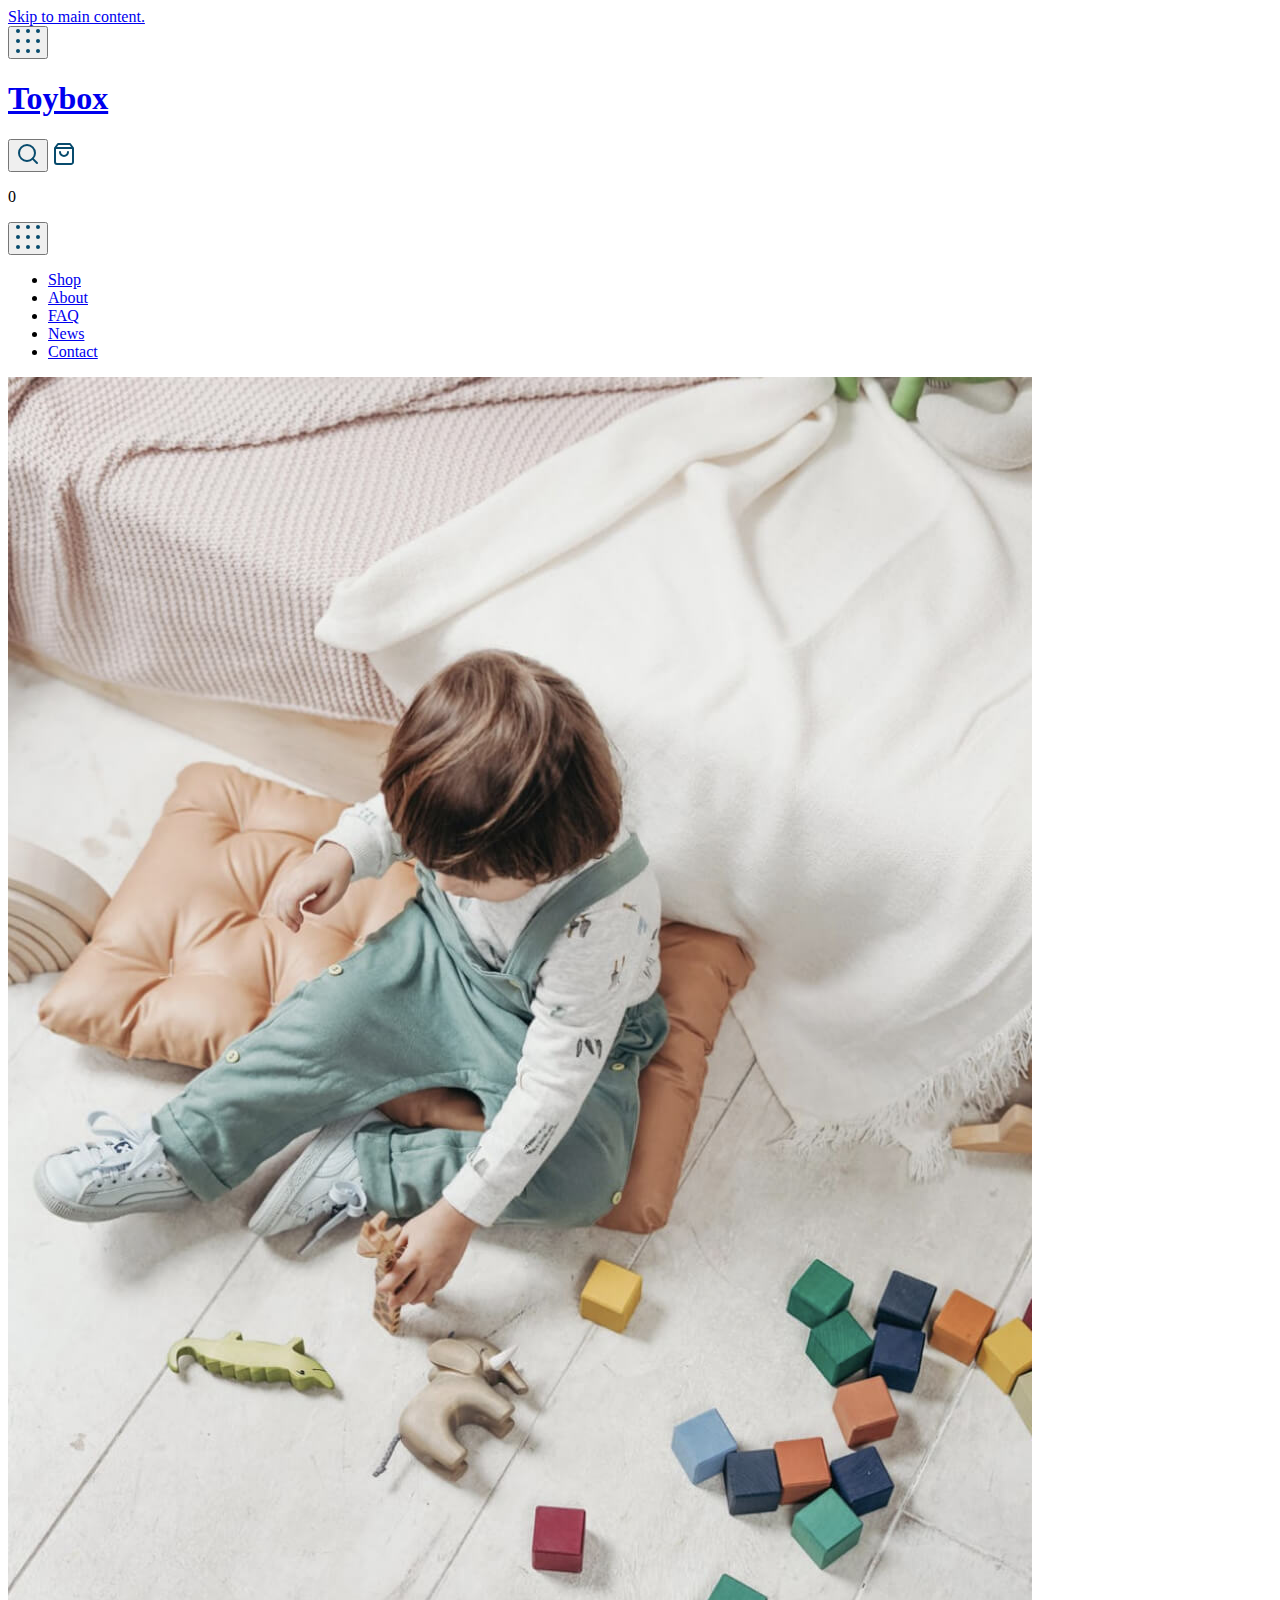
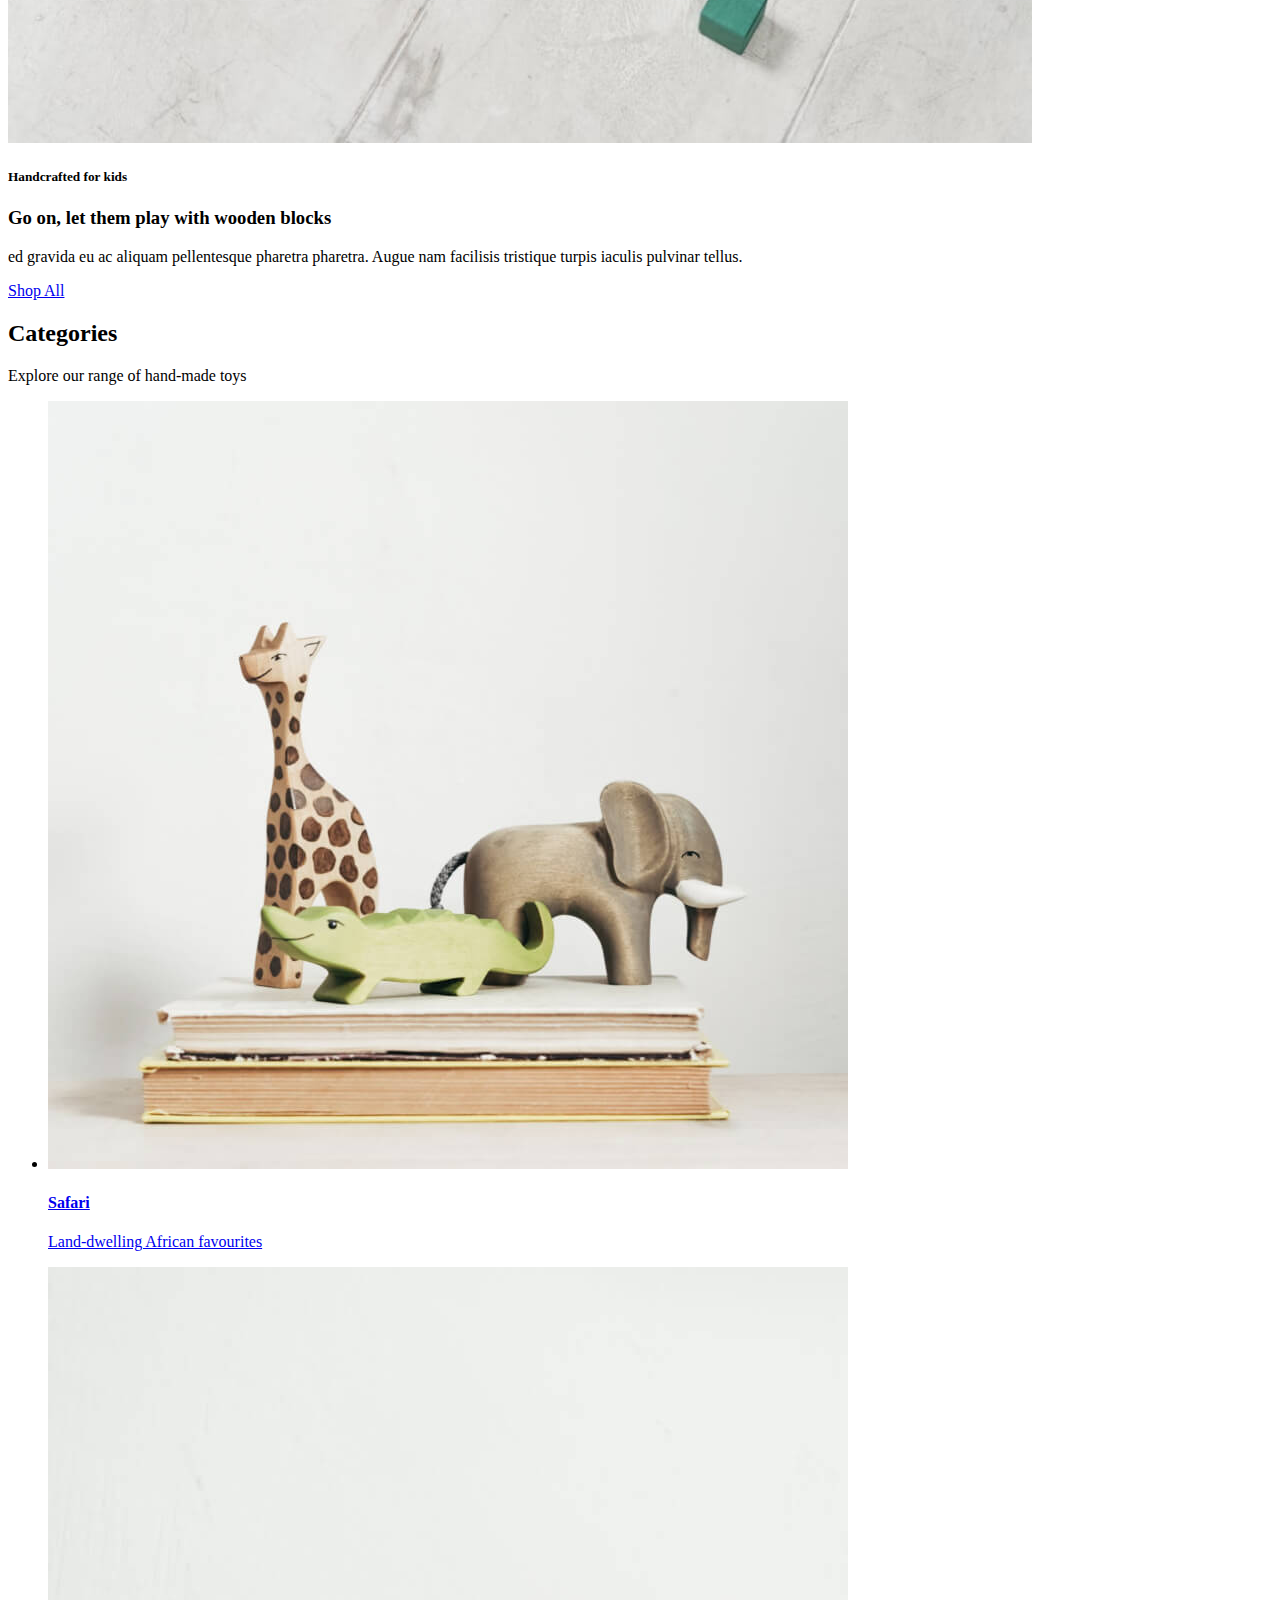
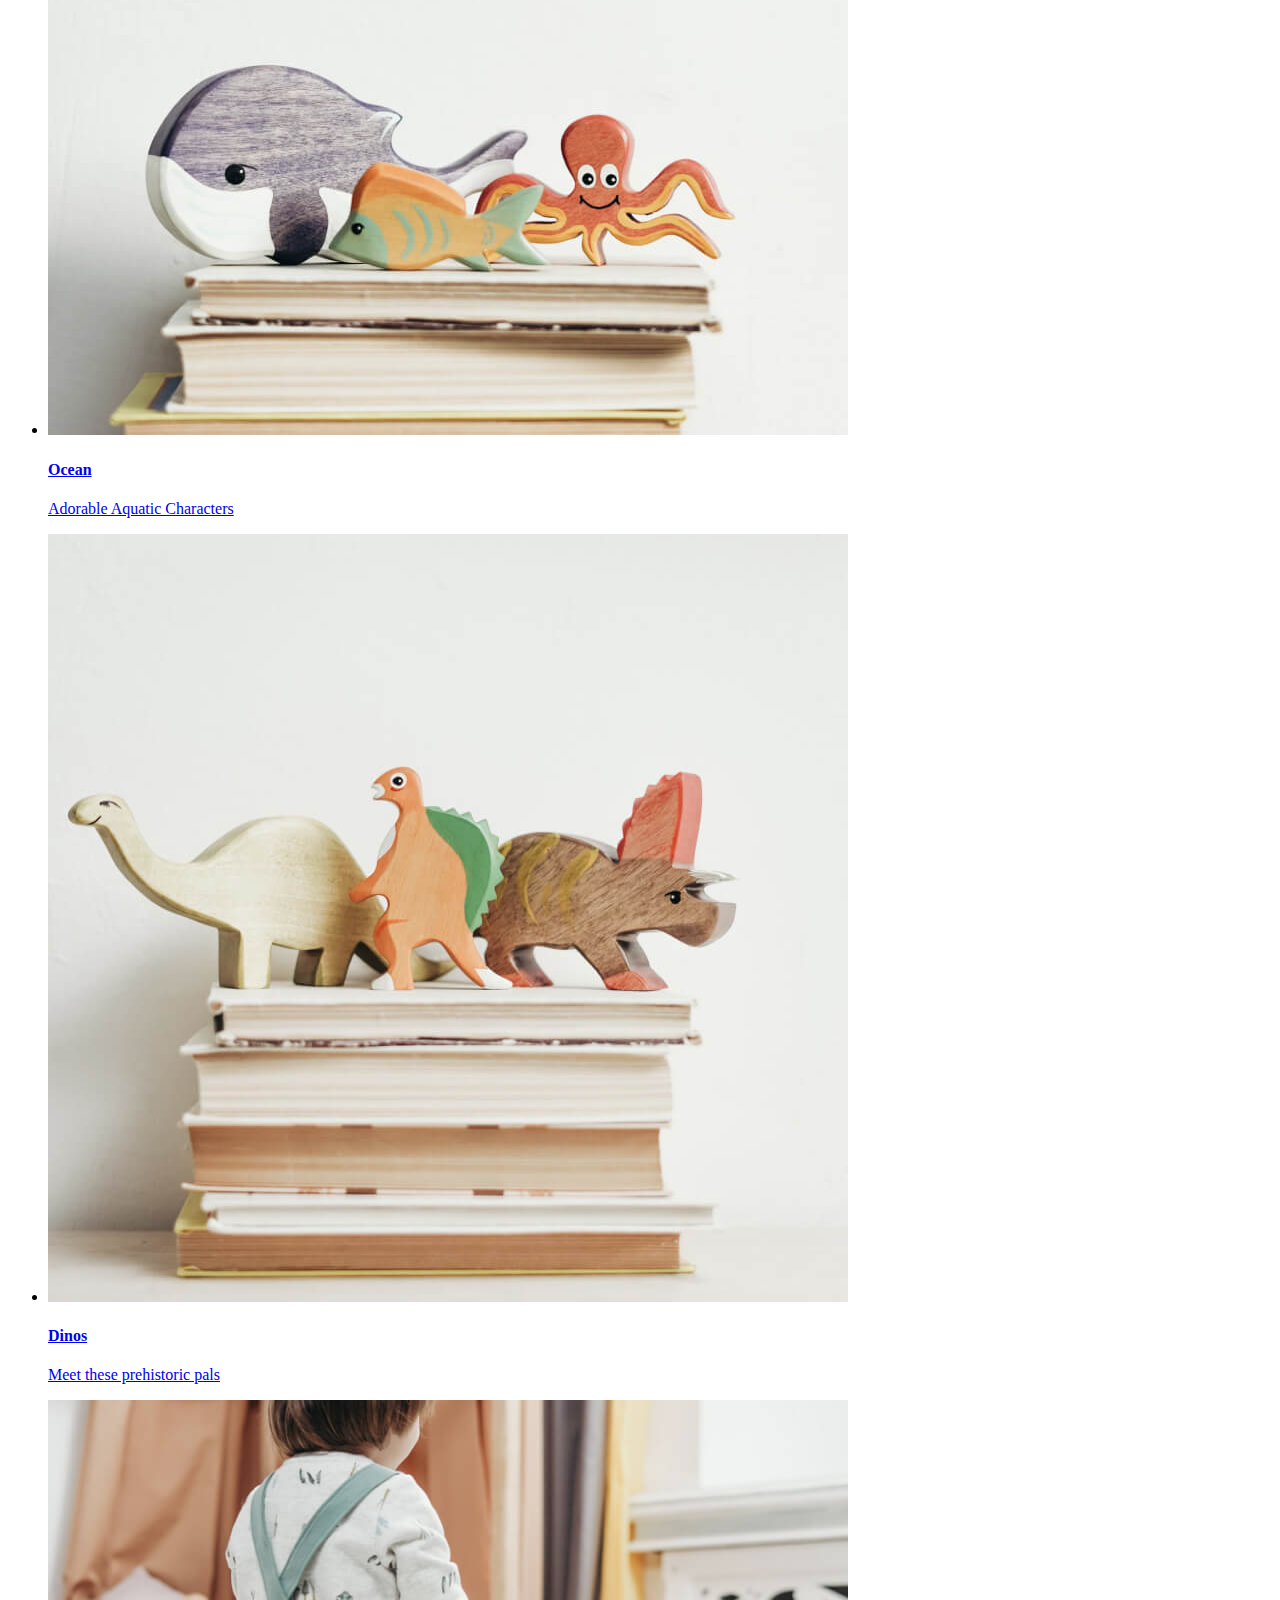
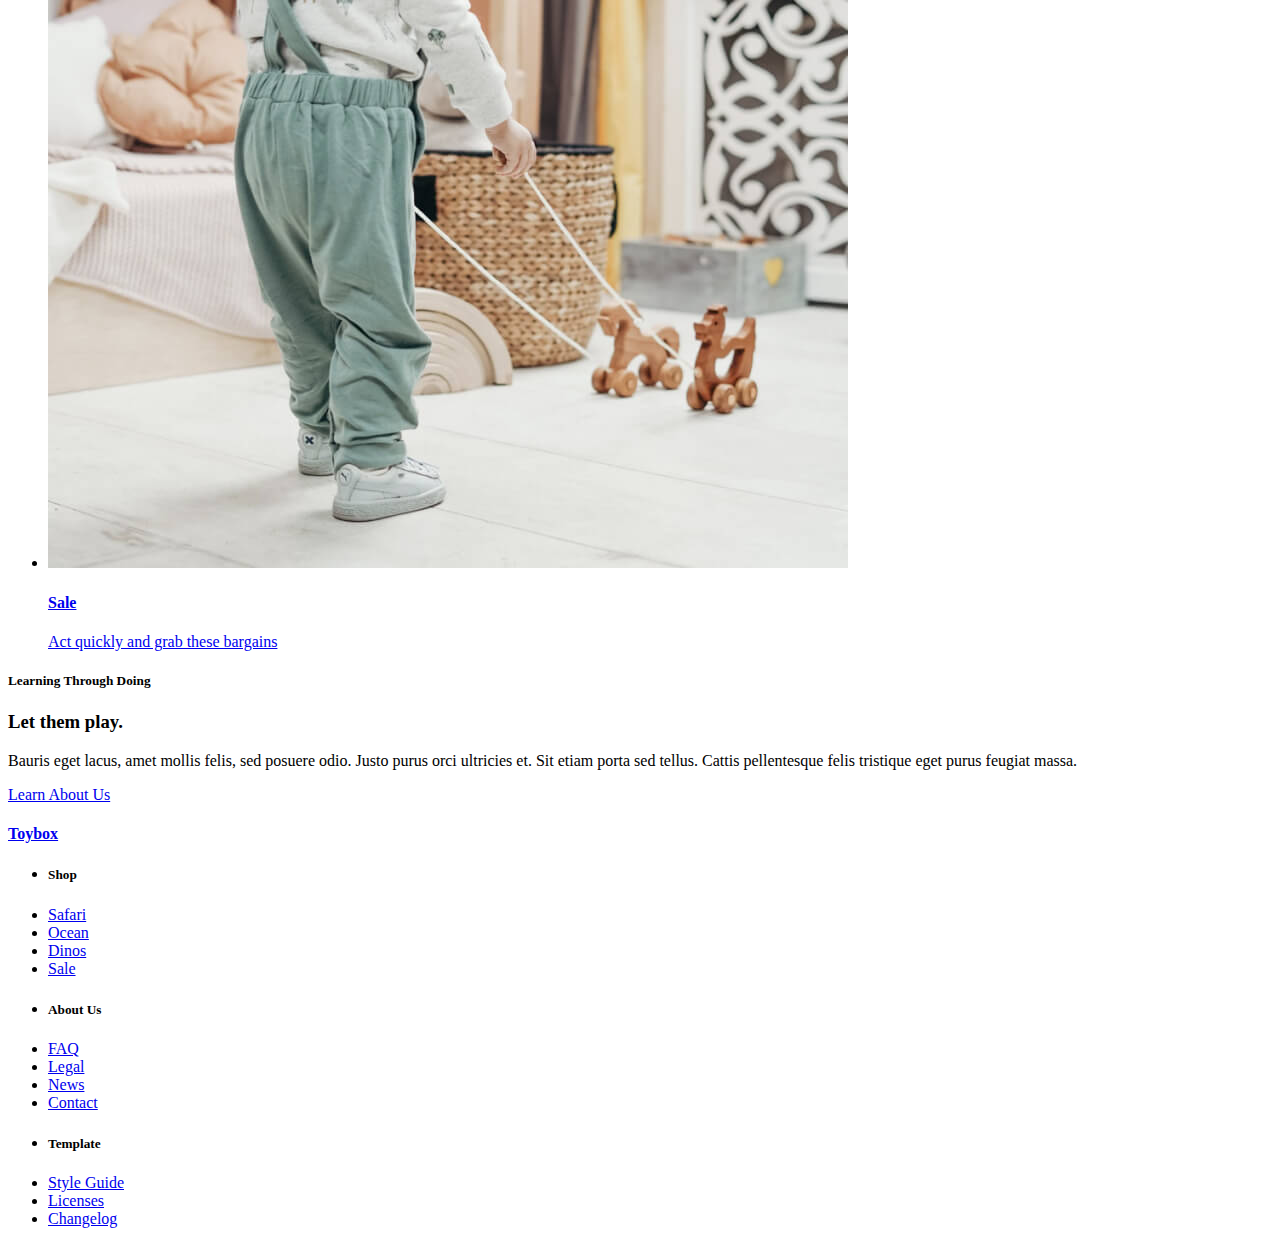
==== index.html @ cf0fc951 "added slide out nav" ====
<!DOCTYPE html>
<html lang="en">
<head>
	<meta charset="UTF-8">
	<meta http-equiv="X-UA-Compatible" content="IE=edge">
	<meta name="viewport" content="width=device-width, initial-scale=1.0">
	<title>STARTER - Toybox Homepage</title>
	<link rel="stylesheet" href="./styles/styles.css">
</head>
<body>
	<!-- Our SkipLink  -->
	<a href="#mainContent" class="skipLink">Skip to main content.</a>

	<!-- OUR NAV -->
    <nav>
		 <!-- A wrapper to contain our content -->
		 <div class="wrapper">

			<!-- navigtaion menu button  -->
			<button class="menuIcon">
				<img src="./assets/menu-button.svg" alt="menu icon button" class="menuIcon">
				
			</button>
			
			<!-- home button logo  -->
			<a href="./index.html" class="logo">
				<h1>Toybox</h1>
			</a>
			
			<!-- search/cart/counter area  -->
			<div class="searchCart">
				<!-- search  -->
				<button class="menuIcon">
					<img src="./assets/search.svg" alt="Search Icon" class="searchIcon">
				</button>

				<!-- bag/cart  -->
				<a href="#" class="bag">
					<img src="./assets/shop-bag.svg" alt="shopping bag icon" class="bagIcon">
				</a>

				<!-- counter  -->
				<div class="counter">
					<p>0</p> <!-- you can also use a span tag  -->
				</div> <!-- .counter END  -->
			</div><!-- .searchCart END  -->
		</div><!-- .wrapper END  -->

		<!-- WE NEED TO ADD THE CONTENT FOR OUT SLIDE OUT NAV  -->
		<div class="slideOutNav">
			<!-- Our Menu CLOSE button -->
			<div class="buttonContainer">
				<!-- we are making this div .buttonContainer so we can flex it and position our button to the right -->
				<button>
					<img src="./assets/menu-button.svg" alt="close button for our slide out nav">
				</button>
			</div>
			<!-- Our UL to hold our menu items -->
			<ul class="mainMenu">
				<li><a href="#">Shop</a></li>
				<li><a href="#">About</a></li>
				<li><a href="#">FAQ</a></li>
				<li><a href="#">News</a></li>
				<li><a href="./contact.html">Contact</a></li>
			</ul>

		</div>

	</nav>
 
	<!-- OUR HEADER!!! -->

	<header>
		<div class="wrapper headerImgContainer">
			<img src="./assets/header-image.jpg" alt="blocksa toddler playing with wooden ">
		</div>
		<div class="wrapper headerContent">
			<h5>Handcrafted for kids</h5>
			<h3>Go on, let them play with wooden blocks</h3>
			<p>ed gravida eu ac aliquam pellentesque pharetra pharetra. Augue nam facilisis tristique turpis iaculis pulvinar tellus.</p>
			<a href="#">Shop All</a>
		</div> 	
	</header>

	 <!-- OUR MAIN CONTENT AREA !!! -->

	<main id="mainContent">
		<!-- Categories Section  -->
		<section class="categories" id="categories">
			<div class="wrapper">
				<h2>Categories</h2>
				<p>Explore our range of hand-made toys</p>

				<!-- Our Gallery  -->
				<ul class="containerCategory">
					<li class="items item1">
						<a href="#">
							<img src="./assets/safari-trio.jpg" alt="hand carved safari toys">
							<h4>Safari </h4>
							<p>Land-dwelling African favourites</p>
						</a>
					</li>
					<li class="items item2">
						<a href="#">
							<img src="./assets/ocean-trio.jpg" alt="A collection of ocean animal toys">
							<h4>Ocean</h4>
							<p>Adorable Aquatic Characters</p>
						</a>
					</li>
					<li class="items item3">
						<a href="#">
							<img src="./assets/dino-trio.jpg" alt="Hand-carved dinosaur for kids">
							<h4>Dinos</h4>
							<p>Meet these prehistoric pals</p>
						</a>
					</li>
					<li class="items item4">
						<a href="#">
							<img src="./assets/sale.jpg" alt="A toddler pulling wooden animals on wheels">
							<h4>Sale</h4>
							<p>Act quickly and grab these bargains</p>
						</a>
					</li>
				</ul>
			</div> <!-- .wrapper END  -->
		</section>

<!-- let them Play section  -->
	<section class="play" id="play">
		<div class="wrapper playContainer">
			<h5>Learning Through Doing</h5>
			<h3>Let them play.</h3>
			<p>Bauris eget lacus, amet mollis felis, sed posuere odio. Justo purus orci ultricies et. Sit etiam porta sed tellus.
			Cattis pellentesque felis tristique eget purus feugiat massa.
			</p>
			<a href="#" class="solid">Learn About Us</a>
	</div>

	</section>

</main>
 
<!-- Footer Section  -->
<footer class="footer" id="footer">
	<div class="wrapper">
		<div class="footerFlex">
			<!-- Flex Item 1 - LOGO  -->
			<a href="./index.html" class="logo">
				<h4>Toybox</h4>
			</a>

			<!-- Flex Item 2 - Footer MENU  -->
			<!-- <div class="footerNav"> -->
			<nav class="footerNav">
				<!-- List 1 - SHOP -->
				<ul class="footerShop">
					<li>
						<h5>Shop</h5>
					</li>
					<li>
						<a href="#">Safari</a>
					</li>
					<li>
						<a href="#">Ocean</a>
					</li>
					<li>
						<a href="#">Dinos</a>
					</li>
					<li>
						<a href="#">Sale</a>
					</li>
				</ul>

				<!-- List 2 - ABOUT -->
				<ul class="footerAbout">
					<li>
						<h5>About Us</h5>
					</li>
					<li>
						<a href="#">FAQ</a>
					</li>
					<li>
						<a href="#">Legal</a>
					</li>
					<li>
						<a href="#">News</a>
					</li>
					<li>
						<a href="./contact.html">Contact</a>
					</li>
				</ul>

				<!-- List 3 - TEMPLATE -->
				<ul class="footerTemp">
					<li>
						<h5>Template</h5>
					</li>
					<li>
						<a href="#">Style Guide</a>
					</li>
					<li>
						<a href="#">Licenses</a>
					</li>
					<li>
						<a href="#">Changelog</a>
					</li>
				</ul>
			</nav>
		<!-- </div> -->

		</div>
	</div>
</footer>

</body>
</html>
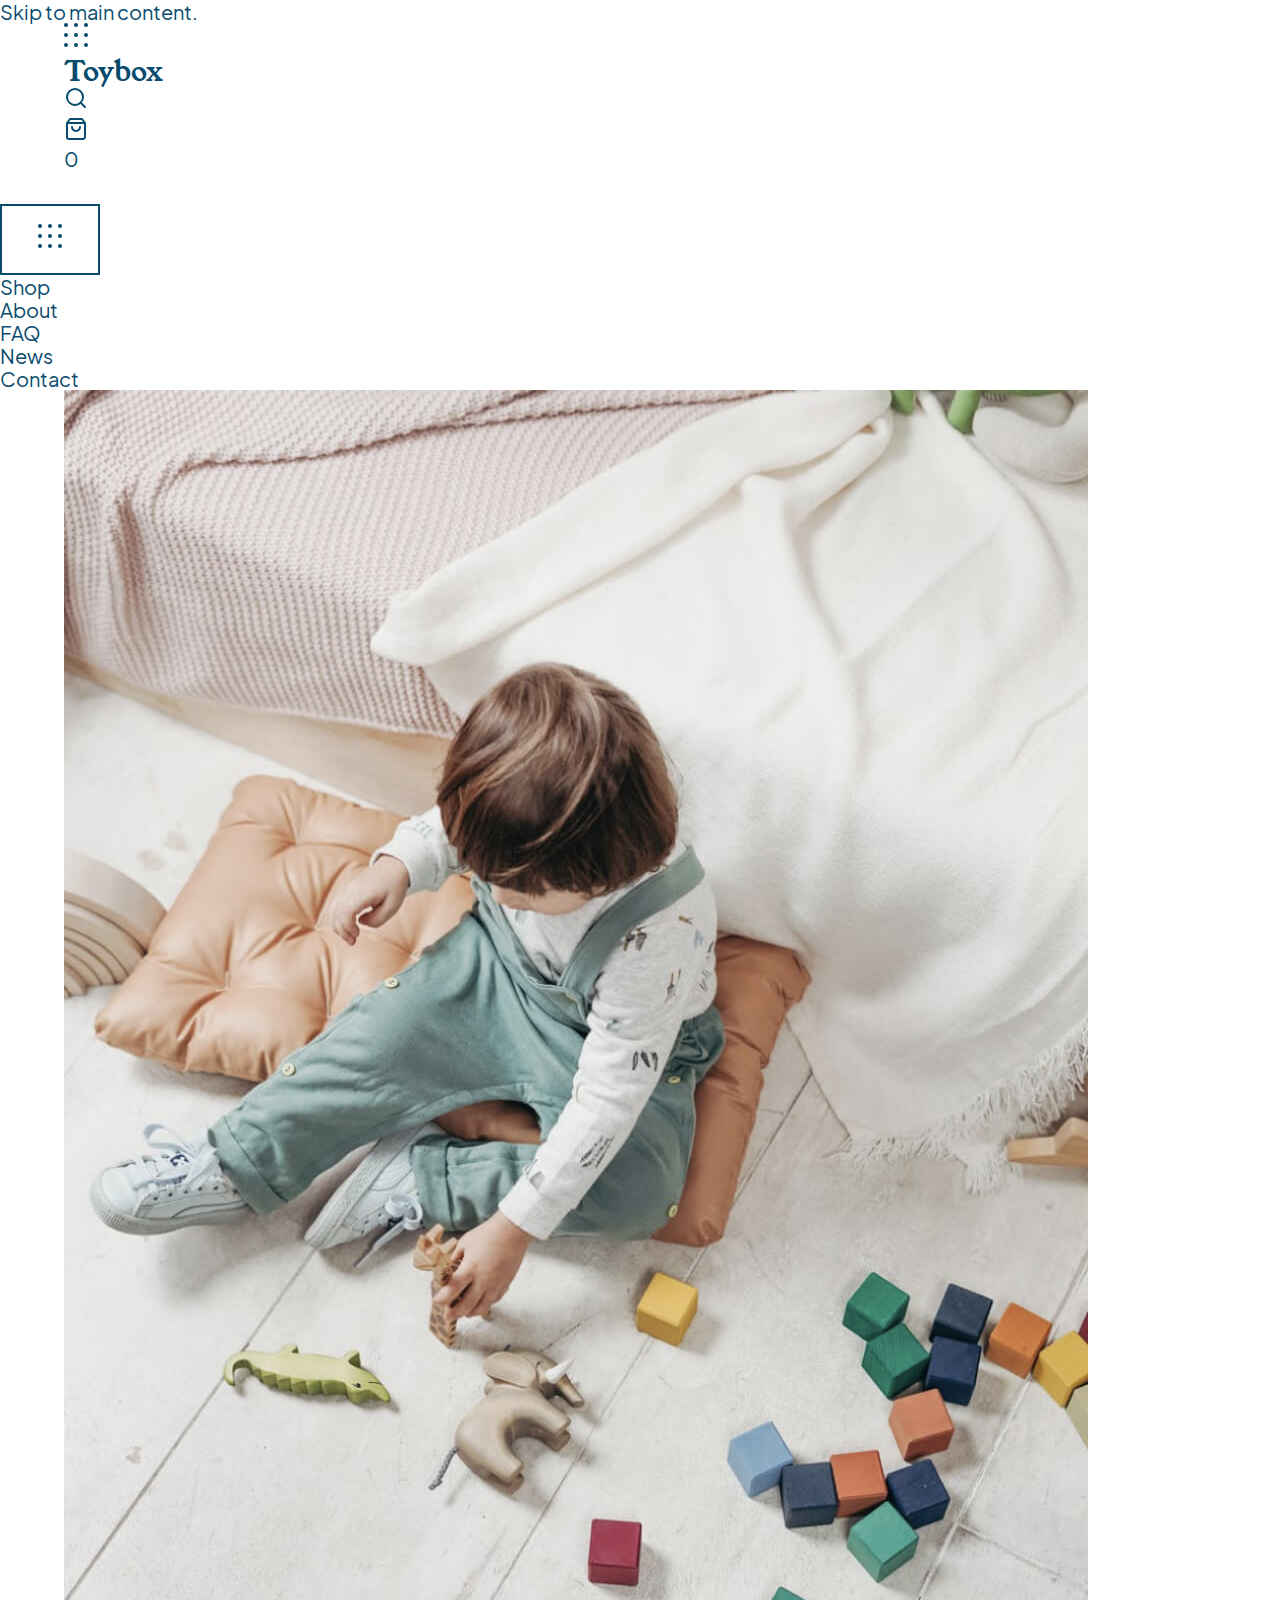
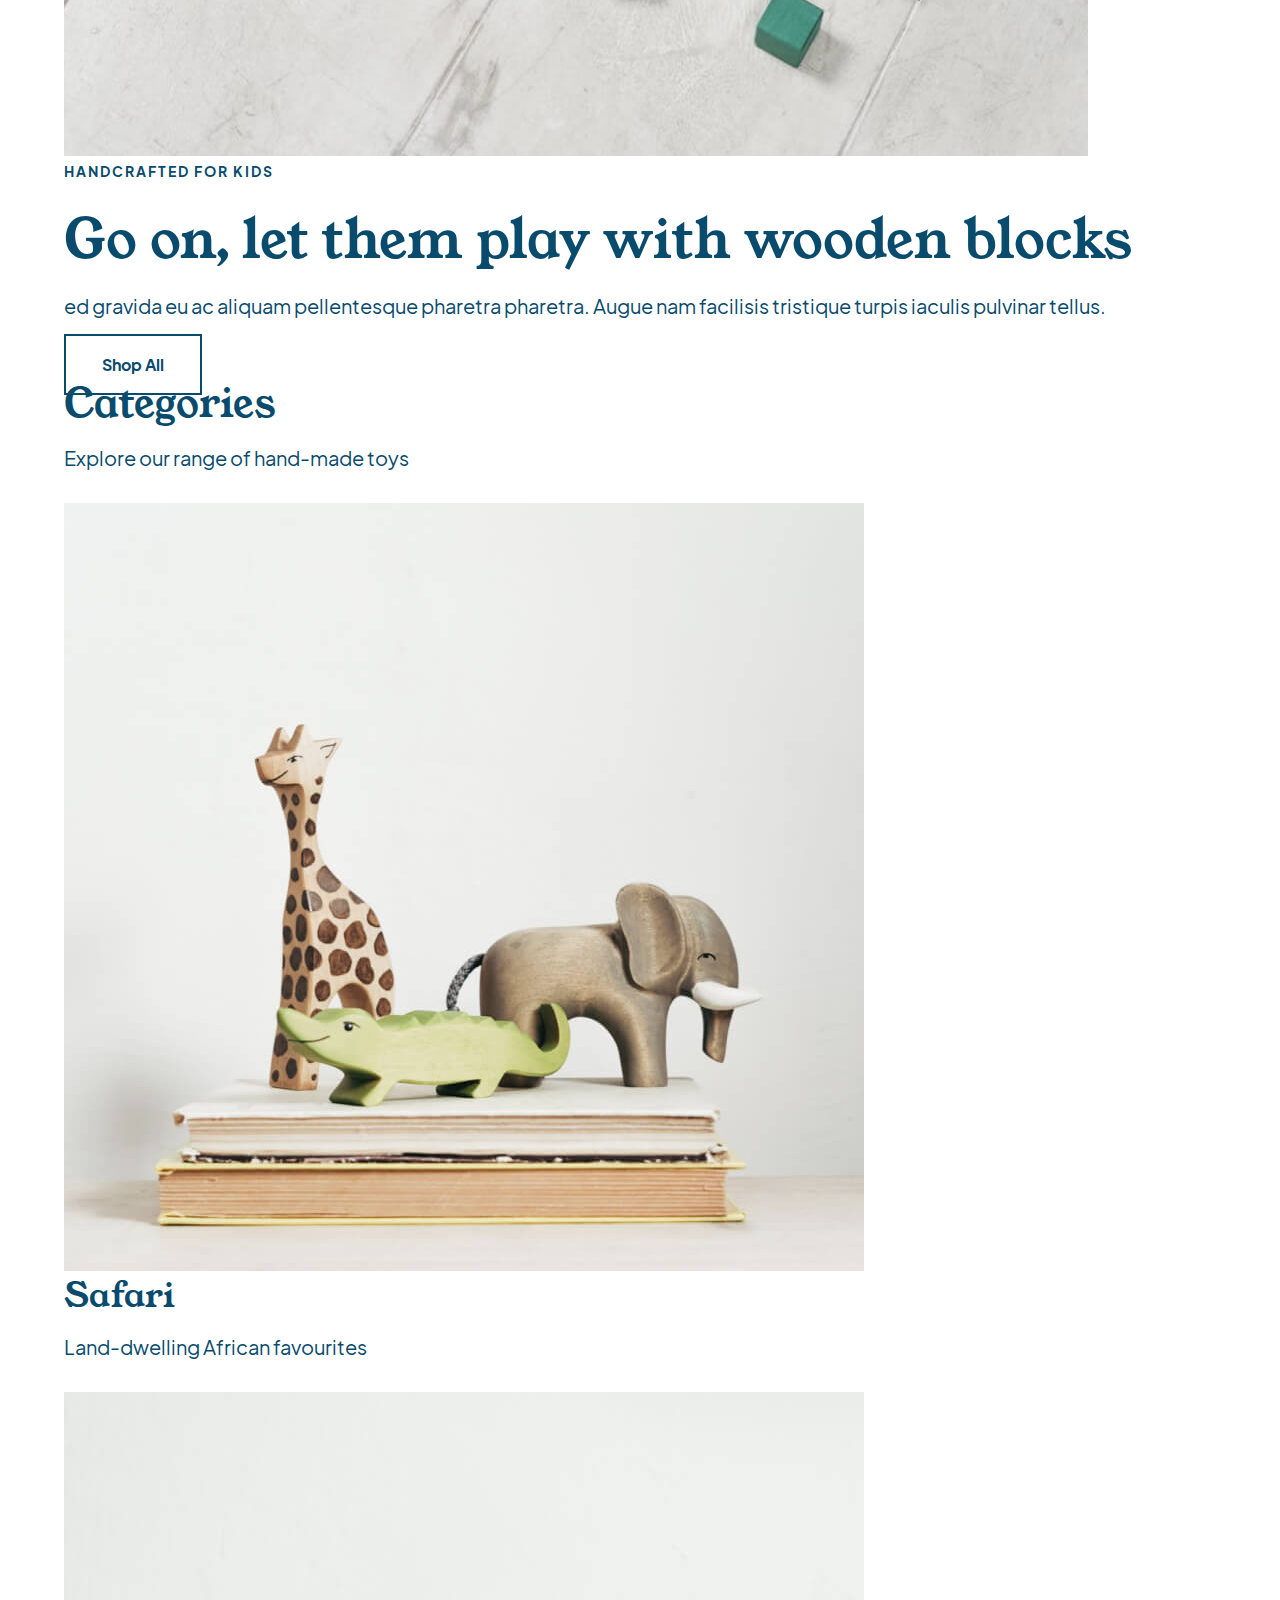
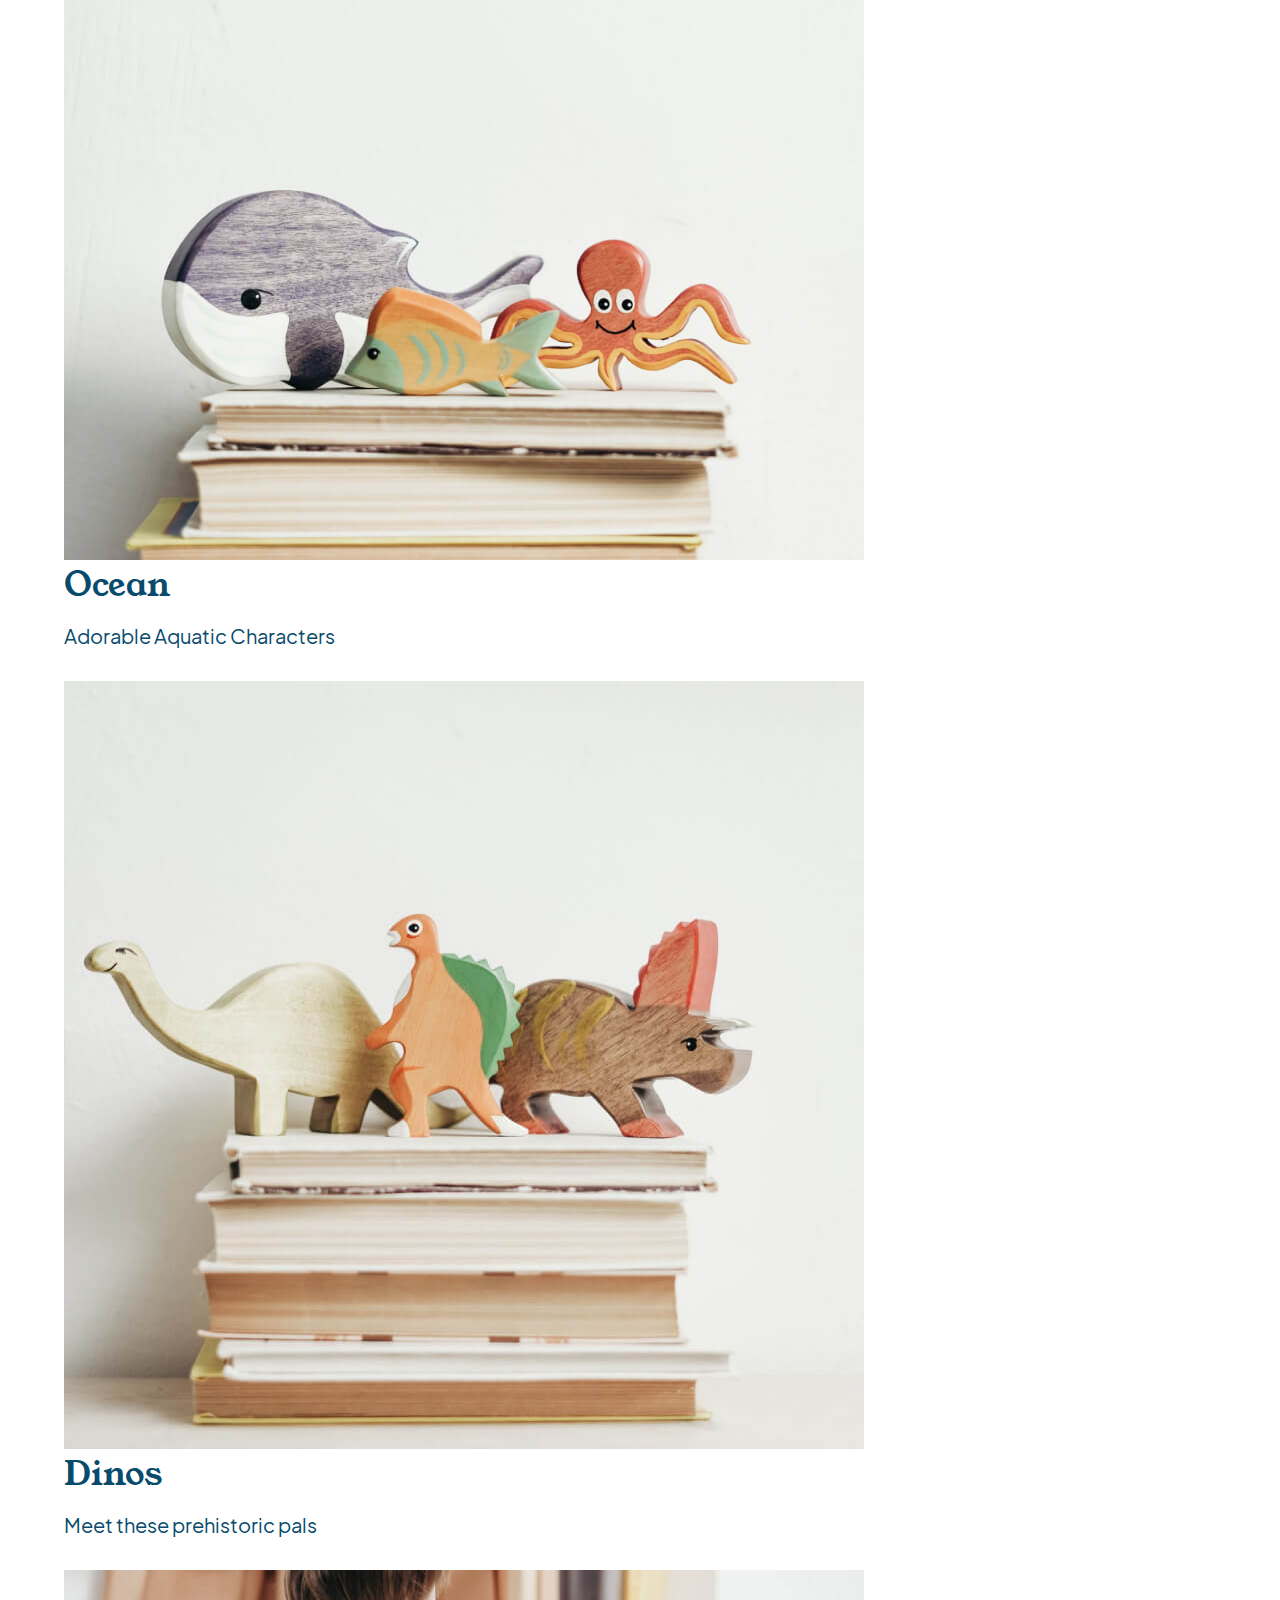
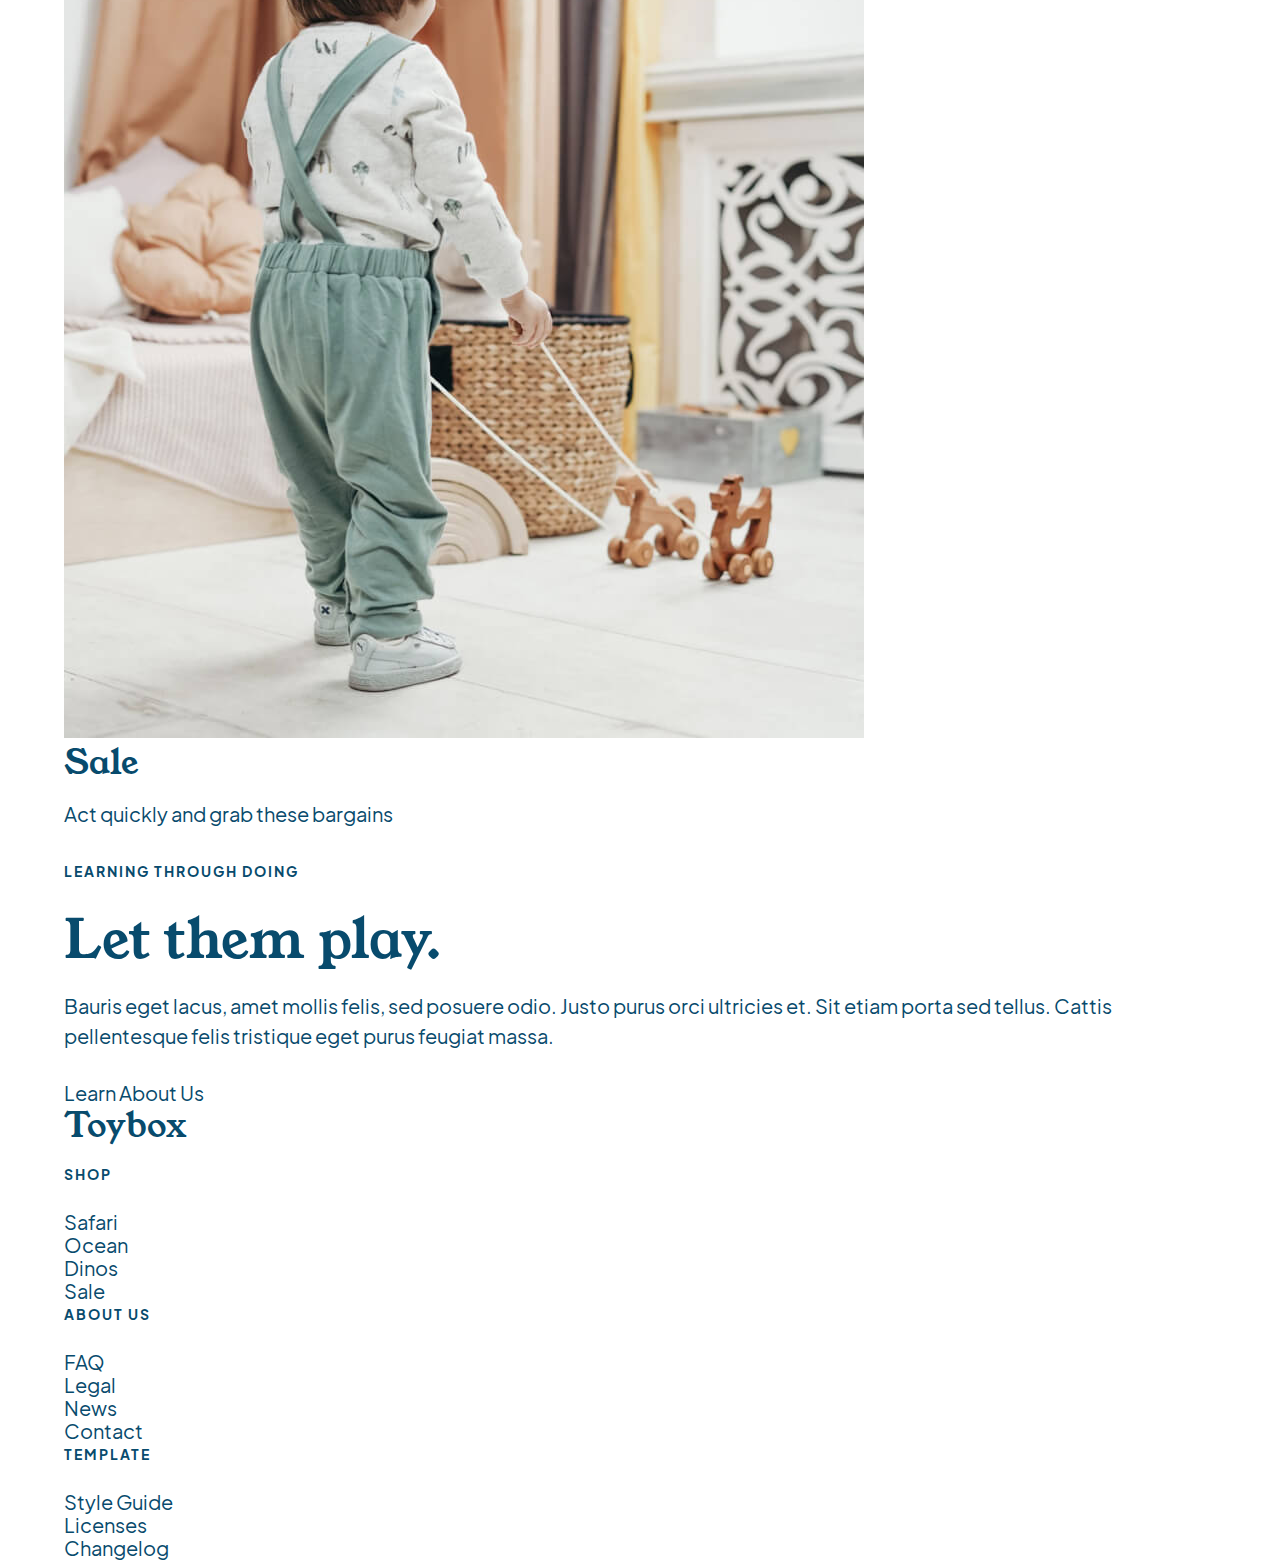
==== commit 1c1972a4: "added default button styles" ====
--- a/index.html
+++ b/index.html
@@ -78,7 +78,7 @@
 			<h5>Handcrafted for kids</h5>
 			<h3>Go on, let them play with wooden blocks</h3>
 			<p>ed gravida eu ac aliquam pellentesque pharetra pharetra. Augue nam facilisis tristique turpis iaculis pulvinar tellus.</p>
-			<a href="#">Shop All</a>
+			<a href="#" class="button">Shop All</a>
 		</div> 	
 	</header>
 
@@ -208,8 +208,8 @@
 			</nav>
 		<!-- </div> -->
 
-		</div>
-	</div>
+		</div> <!-- .footerFlex ENDS -->
+	</div> <!-- .wrapper ENDS  -->
 </footer>
 
 </body>
--- a/styles/styles.css
+++ b/styles/styles.css
@@ -0,0 +1,410 @@
+html {
+  line-height: 1.15;
+  -ms-text-size-adjust: 100%;
+  -webkit-text-size-adjust: 100%;
+}
+
+body {
+  margin: 0;
+}
+
+article, aside, footer, header, nav, section {
+  display: block;
+}
+
+h1 {
+  font-size: 2em;
+  margin: 0.67em 0;
+}
+
+figcaption, figure, main {
+  display: block;
+}
+
+figure {
+  margin: 1em 40px;
+}
+
+hr {
+  -webkit-box-sizing: content-box;
+          box-sizing: content-box;
+  height: 0;
+  overflow: visible;
+}
+
+pre {
+  font-family: monospace, monospace;
+  font-size: 1em;
+}
+
+a {
+  background-color: transparent;
+  -webkit-text-decoration-skip: objects;
+}
+
+abbr[title] {
+  border-bottom: none;
+  text-decoration: underline;
+  -webkit-text-decoration: underline dotted;
+          text-decoration: underline dotted;
+}
+
+b, strong {
+  font-weight: inherit;
+}
+
+b, strong {
+  font-weight: bolder;
+}
+
+code, kbd, samp {
+  font-family: monospace, monospace;
+  font-size: 1em;
+}
+
+dfn {
+  font-style: italic;
+}
+
+mark {
+  background-color: #ff0;
+  color: #000;
+}
+
+small {
+  font-size: 80%;
+}
+
+sub, sup {
+  font-size: 75%;
+  line-height: 0;
+  position: relative;
+  vertical-align: baseline;
+}
+
+sub {
+  bottom: -0.25em;
+}
+
+sup {
+  top: -0.5em;
+}
+
+audio, video {
+  display: inline-block;
+}
+
+audio:not([controls]) {
+  display: none;
+  height: 0;
+}
+
+img {
+  border-style: none;
+}
+
+svg:not(:root) {
+  overflow: hidden;
+}
+
+button, input, optgroup, select, textarea {
+  font-family: sans-serif;
+  font-size: 100%;
+  line-height: 1.15;
+  margin: 0;
+}
+
+button, input {
+  overflow: visible;
+}
+
+button, select {
+  text-transform: none;
+}
+
+button, html [type=button], [type=reset], [type=submit] {
+  -webkit-appearance: button;
+}
+
+button::-moz-focus-inner, [type=button]::-moz-focus-inner, [type=reset]::-moz-focus-inner, [type=submit]::-moz-focus-inner {
+  border-style: none;
+  padding: 0;
+}
+
+button:-moz-focusring, [type=button]:-moz-focusring, [type=reset]:-moz-focusring, [type=submit]:-moz-focusring {
+  outline: 1px dotted ButtonText;
+}
+
+fieldset {
+  padding: 0.35em 0.75em 0.625em;
+}
+
+legend {
+  -webkit-box-sizing: border-box;
+          box-sizing: border-box;
+  color: inherit;
+  display: table;
+  max-width: 100%;
+  padding: 0;
+  white-space: normal;
+}
+
+progress {
+  display: inline-block;
+  vertical-align: baseline;
+}
+
+textarea {
+  overflow: auto;
+}
+
+[type=checkbox], [type=radio] {
+  -webkit-box-sizing: border-box;
+          box-sizing: border-box;
+  padding: 0;
+}
+
+[type=number]::-webkit-inner-spin-button, [type=number]::-webkit-outer-spin-button {
+  height: auto;
+}
+
+[type=search] {
+  -webkit-appearance: textfield;
+  outline-offset: -2px;
+}
+
+[type=search]::-webkit-search-cancel-button, [type=search]::-webkit-search-decoration {
+  -webkit-appearance: none;
+}
+
+::-webkit-file-upload-button {
+  -webkit-appearance: button;
+  font: inherit;
+}
+
+details, menu {
+  display: block;
+}
+
+summary {
+  display: list-item;
+}
+
+canvas {
+  display: inline-block;
+}
+
+template {
+  display: none;
+}
+
+[hidden] {
+  display: none;
+}
+
+html {
+  -webkit-box-sizing: border-box;
+          box-sizing: border-box;
+}
+
+*, *:before, *:after {
+  -webkit-box-sizing: inherit;
+          box-sizing: inherit;
+}
+
+.sr-only {
+  position: absolute;
+  width: 1px;
+  height: 1px;
+  margin: -1px;
+  border: 0;
+  padding: 0;
+  white-space: nowrap;
+  -webkit-clip-path: inset(100%);
+          clip-path: inset(100%);
+  clip: rect(0 0 0 0);
+  overflow: hidden;
+}
+
+/* site fonts */
+/* site colours */
+/* site fonts */
+/* site colours */
+/* import Jakarta Sans font */
+@font-face {
+  font-family: "Jakarta Sans";
+  src: url("../fonts/PlusJakarta_Sans-2.5/webfonts/PlusJakartaSans-Regular.woff"), url("../fonts/PlusJakarta_Sans-2.5/static/PlusJakartaSans-Regular.ttf"), url("../fonts/PlusJakarta_Sans-2.5/webfonts/PlusJakartaSans-Regular.woff2");
+  font-weight: normal;
+}
+/* import Jakarta Sans font in bold */
+@font-face {
+  font-family: "Jakarta Sans";
+  src: url("../fonts/PlusJakarta_Sans-2.5/webfonts/PlusJakartaSans-Bold.woff"), url("../fonts/PlusJakarta_Sans-2.5/webfonts/PlusJakartaSans-Bold.woff2"), url("../fonts/PlusJakarta_Sans-2.5/static/PlusJakartaSans-Bold.ttf");
+  font-weight: bold;
+}
+/* import Young Serif font */
+@font-face {
+  font-family: "Young Serif";
+  src: url("../fonts/youngserif/YoungSerif-Regular.otf");
+}
+html {
+  font-size: 125%;
+}
+
+body {
+  font-family: "Jakarta Sans";
+  color: #084b6d;
+  font-size: 1rem;
+}
+
+h1, h2, h3, h4, blockquote {
+  font-family: "Young Serif";
+  margin: 0;
+}
+
+h1 {
+  font-size: 1.4rem;
+}
+
+h2 {
+  font-size: 2rem;
+  line-height: 2.4rem;
+  margin-bottom: 18px;
+}
+
+h3 {
+  font-size: 2.7rem;
+  line-height: 3rem;
+  margin-bottom: 24px;
+}
+
+h4 {
+  font-size: 1.7rem;
+  line-height: 2rem;
+  margin-bottom: 18px;
+}
+
+h5 {
+  font-size: 0.7rem;
+  font-weight: bold;
+  line-height: 1.2rem;
+  letter-spacing: 0.1rem;
+  text-transform: uppercase;
+  margin: 0 0 24px 0;
+}
+
+p {
+  line-height: 1.5rem;
+  margin: 0 0 30px 0;
+}
+p.smallCopy {
+  font-size: 0.6rem;
+  line-height: 1.2rem;
+  font-weight: bold;
+  margin: 0;
+}
+
+ul, li, a input {
+  padding: 0;
+  margin: 0;
+}
+
+ul {
+  list-style: none;
+}
+
+a {
+  text-decoration: none;
+  color: inherit;
+  cursor: pointer;
+  -webkit-transition: 0.3s;
+  transition: 0.3s;
+}
+
+/* site fonts */
+/* site colours */
+.wrapper {
+  width: 90%;
+  max-width: 1260px;
+  margin: 0 auto;
+}
+
+button {
+  color: #084b6d;
+  background-color: transparent;
+  padding: 18px 36px;
+  border: 2px solid #084b6d;
+  font-size: 0.8rem;
+  font-weight: bold;
+  line-height: 1.2rem;
+  text-align: center;
+  cursor: pointer;
+  -webkit-transition: 0.3s;
+  transition: 0.3s;
+}
+button:hover {
+  background-color: #084b6d;
+  color: #fff;
+}
+button:focus {
+  background-color: #084b6d;
+  color: #fff;
+}
+button.secondary {
+  background-color: transparent;
+  border-color: #fff;
+  color: #fff;
+  padding: 8px 12px;
+}
+button.secondary.hover {
+  background-color: #fff;
+  color: #084b6d;
+}
+button.secondary.focus {
+  background-color: #fff;
+  color: #084b6d;
+}
+button.solid {
+  color: #fff;
+  background-color: #084b6d;
+}
+button.solid:hover {
+  color: #084b6d;
+  background-color: #fff;
+}
+button.solid:focus {
+  color: #084b6d;
+  background-color: #fff;
+}
+button.menuIcon {
+  border: none;
+  padding: 0;
+  display: inherit;
+}
+button.menuIcon:hover {
+  background-color: transparent;
+}
+button.menuIcon:focus {
+  background-color: transparent;
+}
+
+a.button {
+  color: #084b6d;
+  background-color: transparent;
+  padding: 18px 36px;
+  border: 2px solid #084b6d;
+  font-size: 0.8rem;
+  font-weight: bold;
+  line-height: 1.2rem;
+  text-align: center;
+  -webkit-transition: 0.3s;
+  transition: 0.3s;
+}
+a.button:hover {
+  background-color: #084b6d;
+  color: #fff;
+}
+a.button:focus {
+  background-color: #084b6d;
+  color: #fff;
+}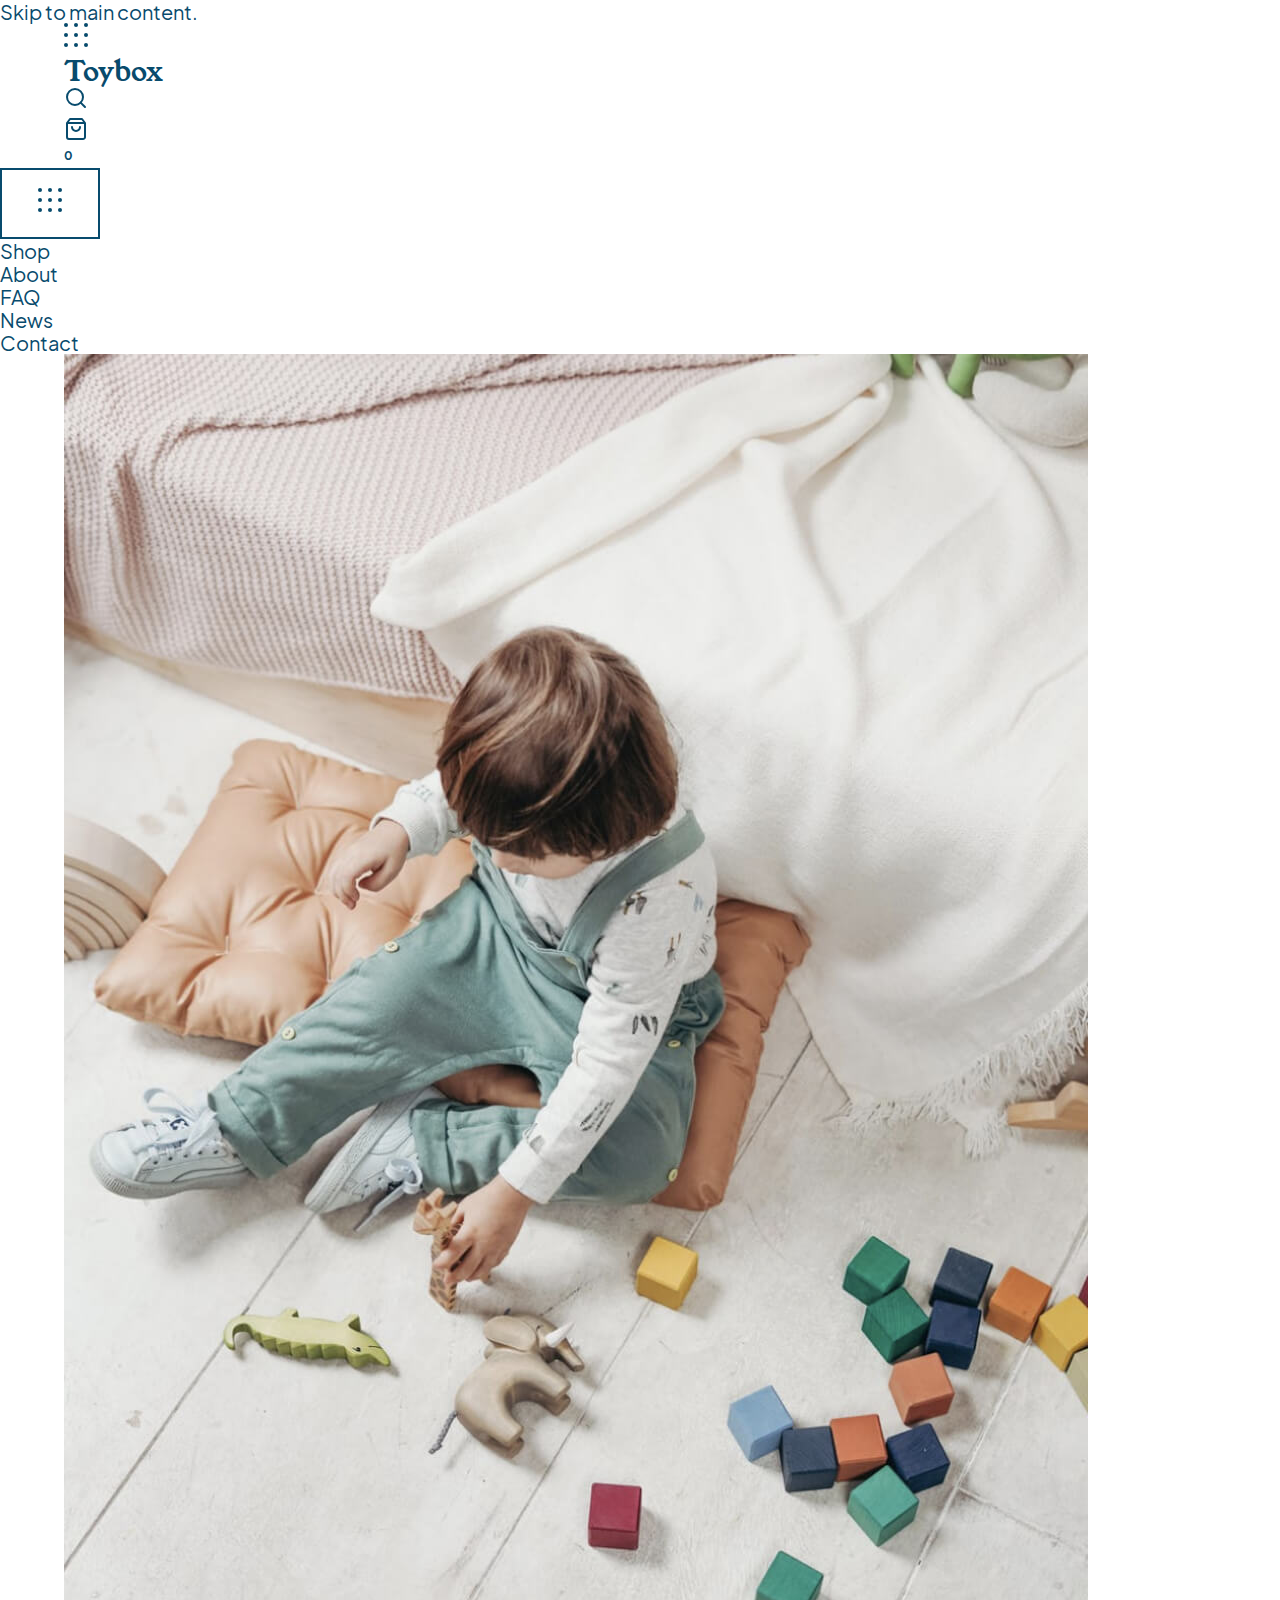
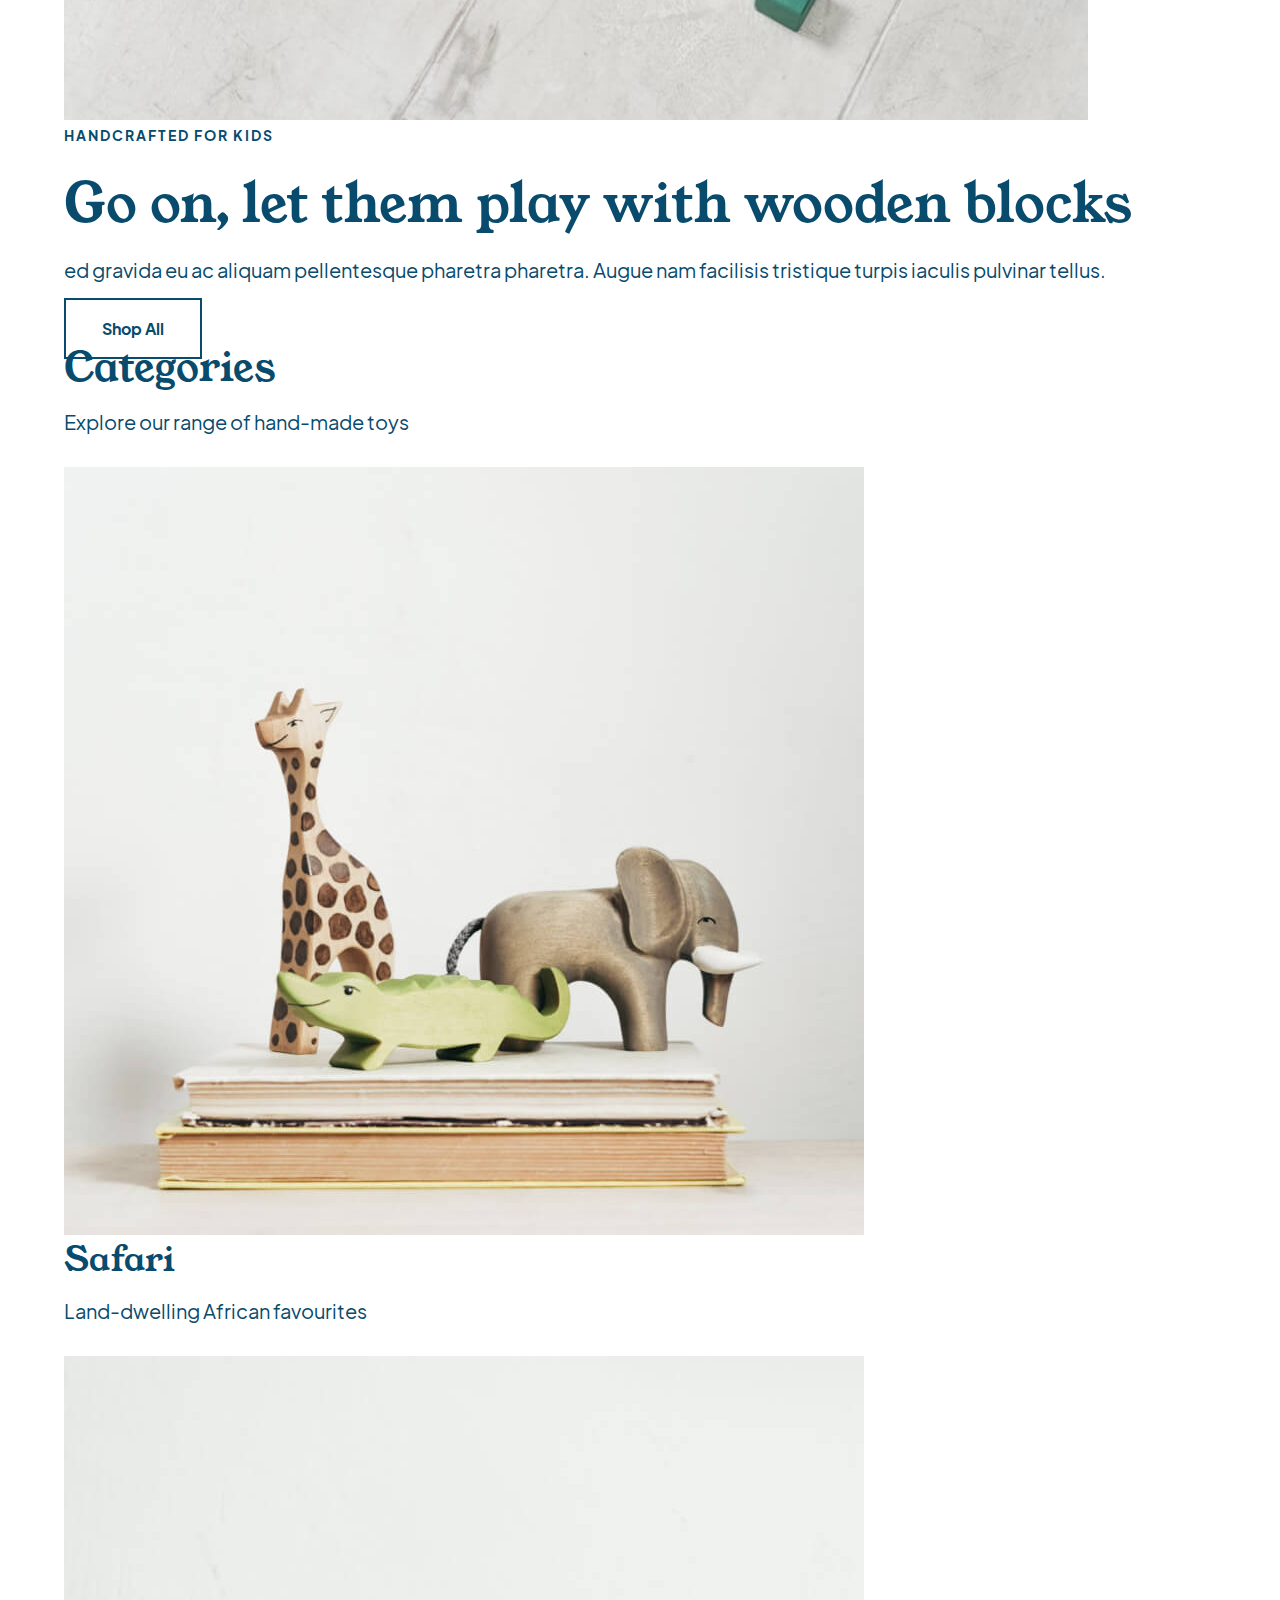
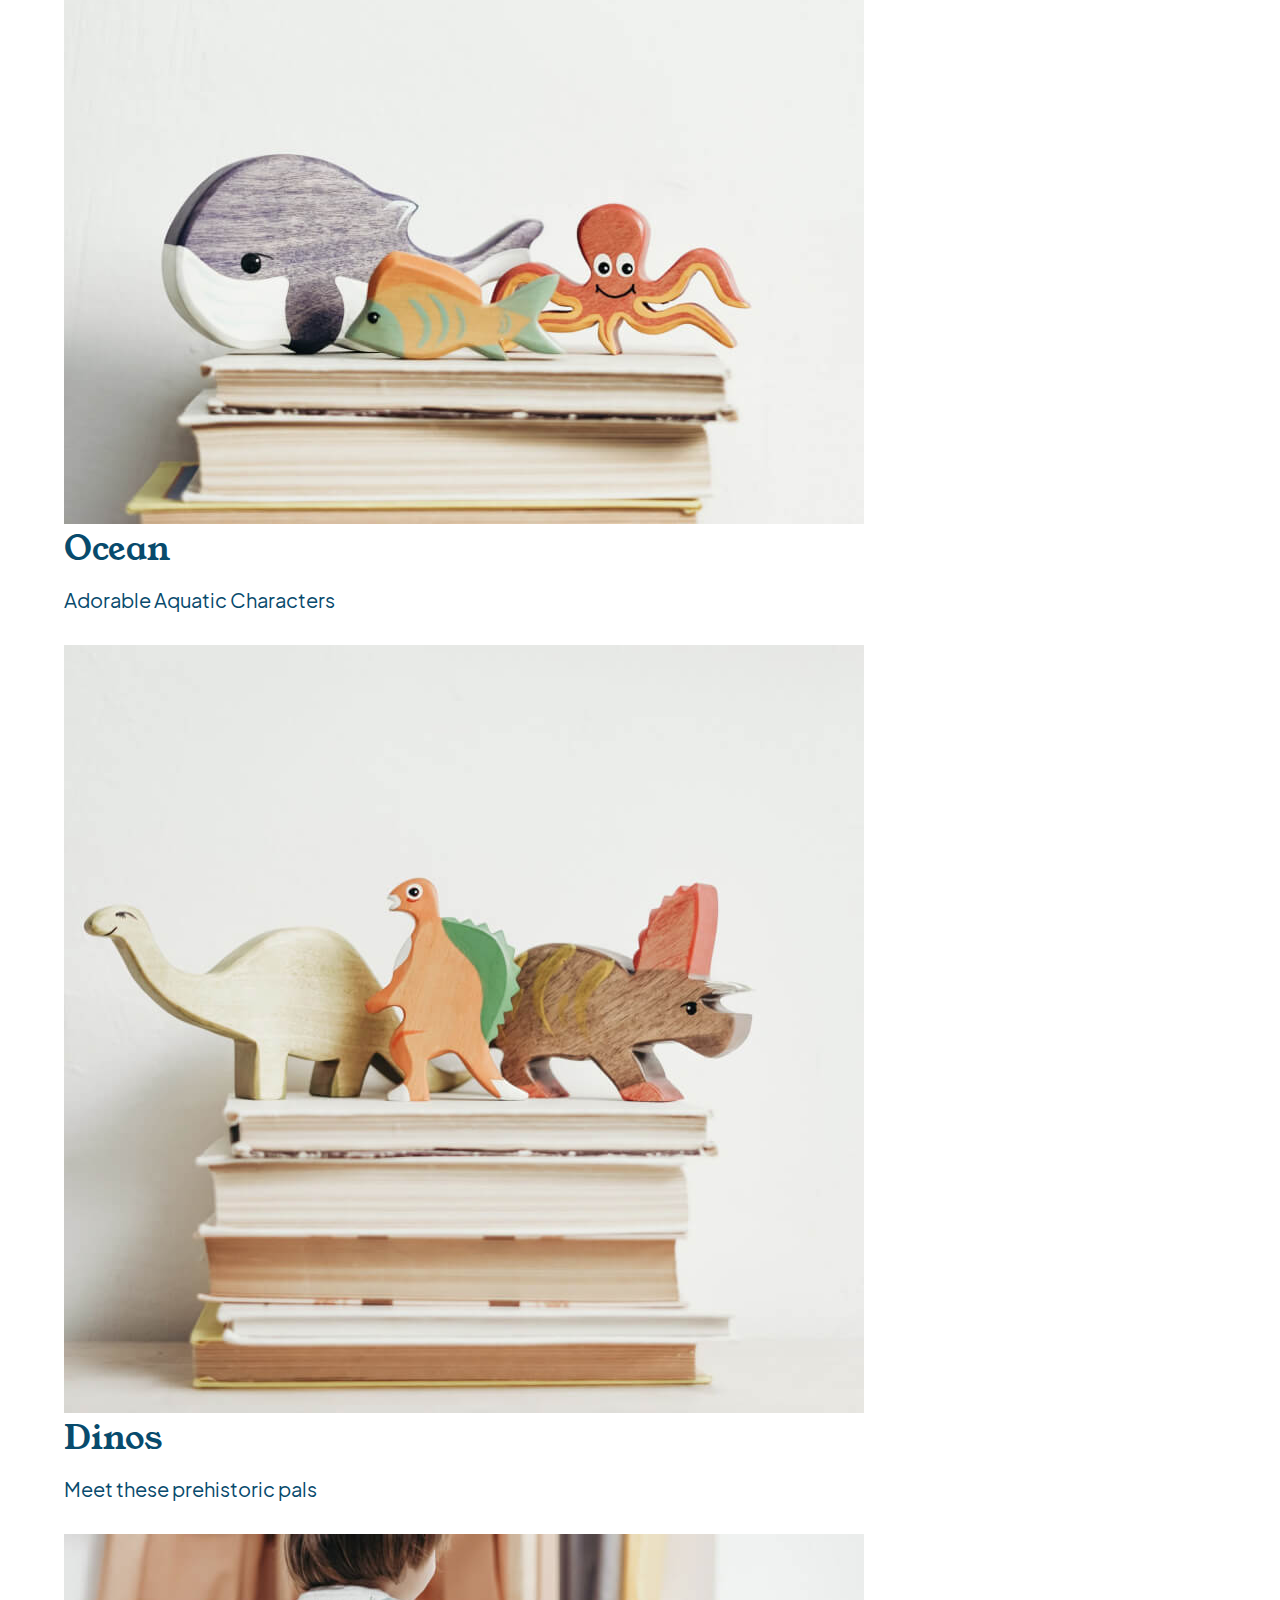
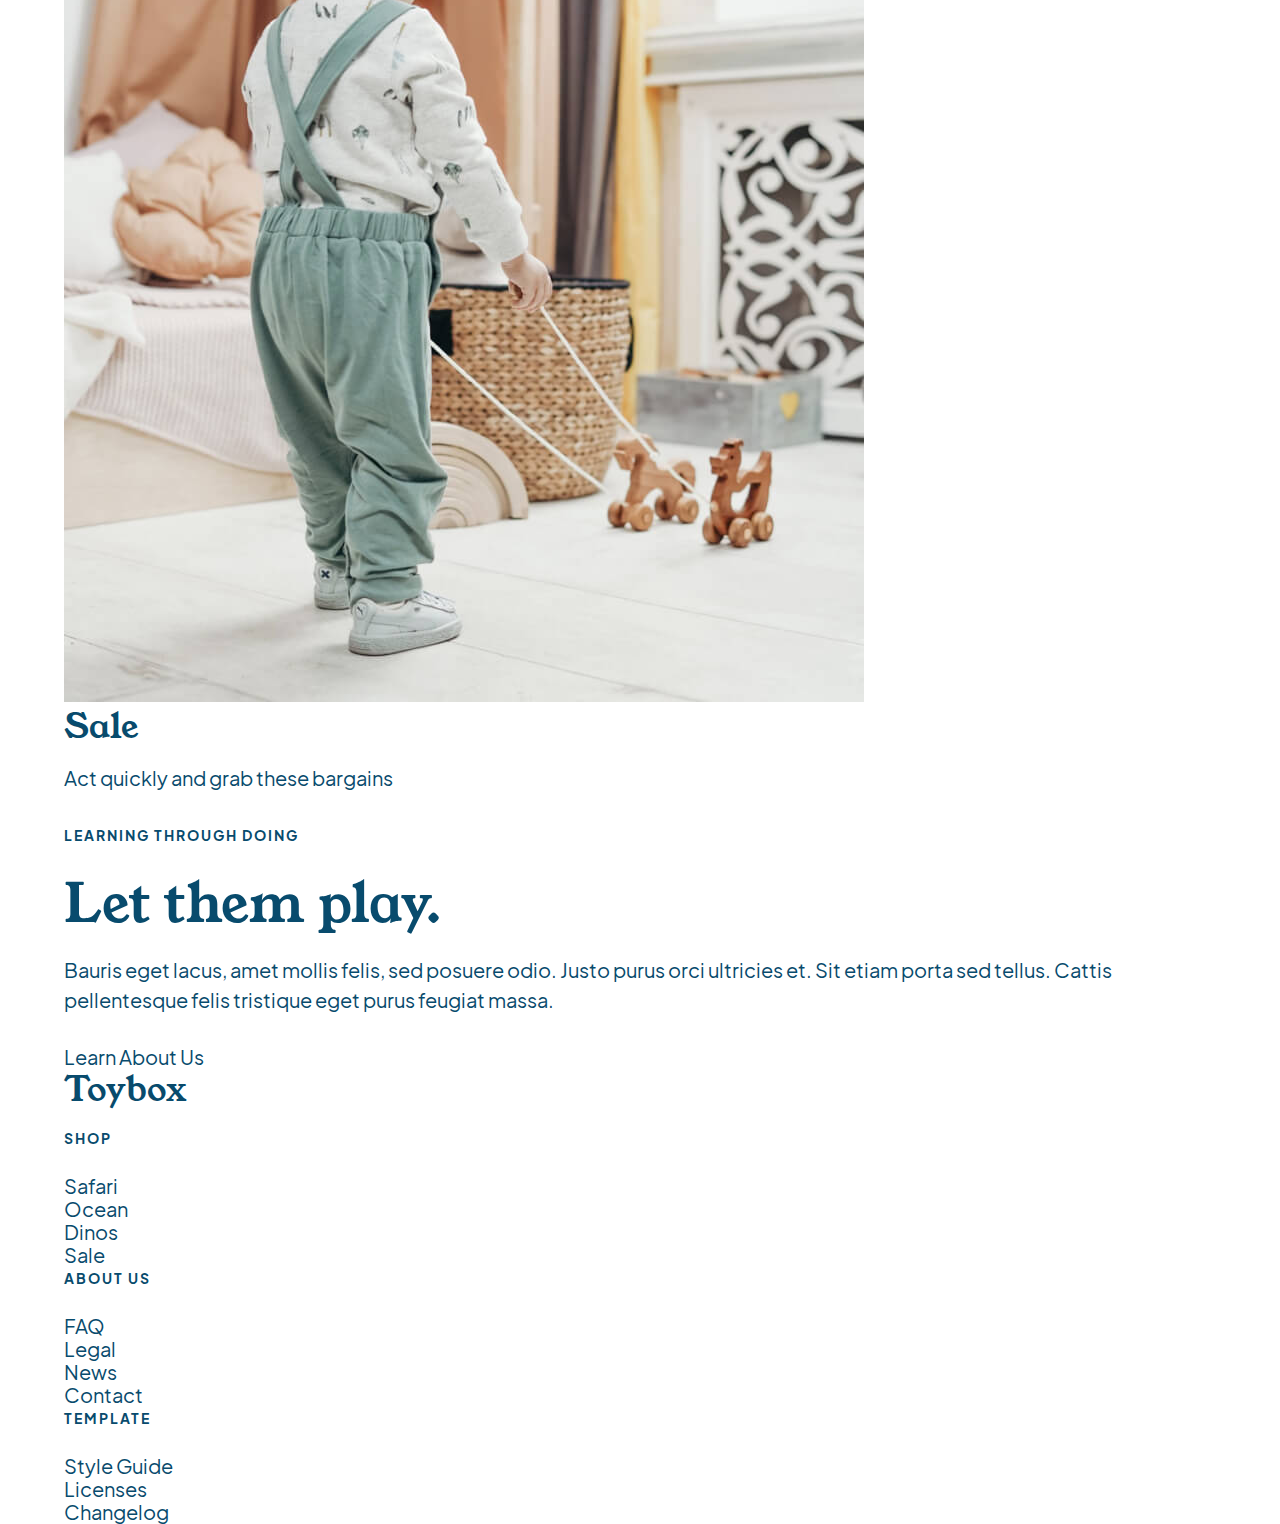
==== commit 40d86a29: "added additonal class in index.html" ====
--- a/index.html
+++ b/index.html
@@ -41,7 +41,7 @@
 
 				<!-- counter  -->
 				<div class="counter">
-					<p>0</p> <!-- you can also use a span tag  -->
+					<p class="smallCopy">0</p> <!-- you can also use a span tag  -->
 				</div> <!-- .counter END  -->
 			</div><!-- .searchCart END  -->
 		</div><!-- .wrapper END  -->
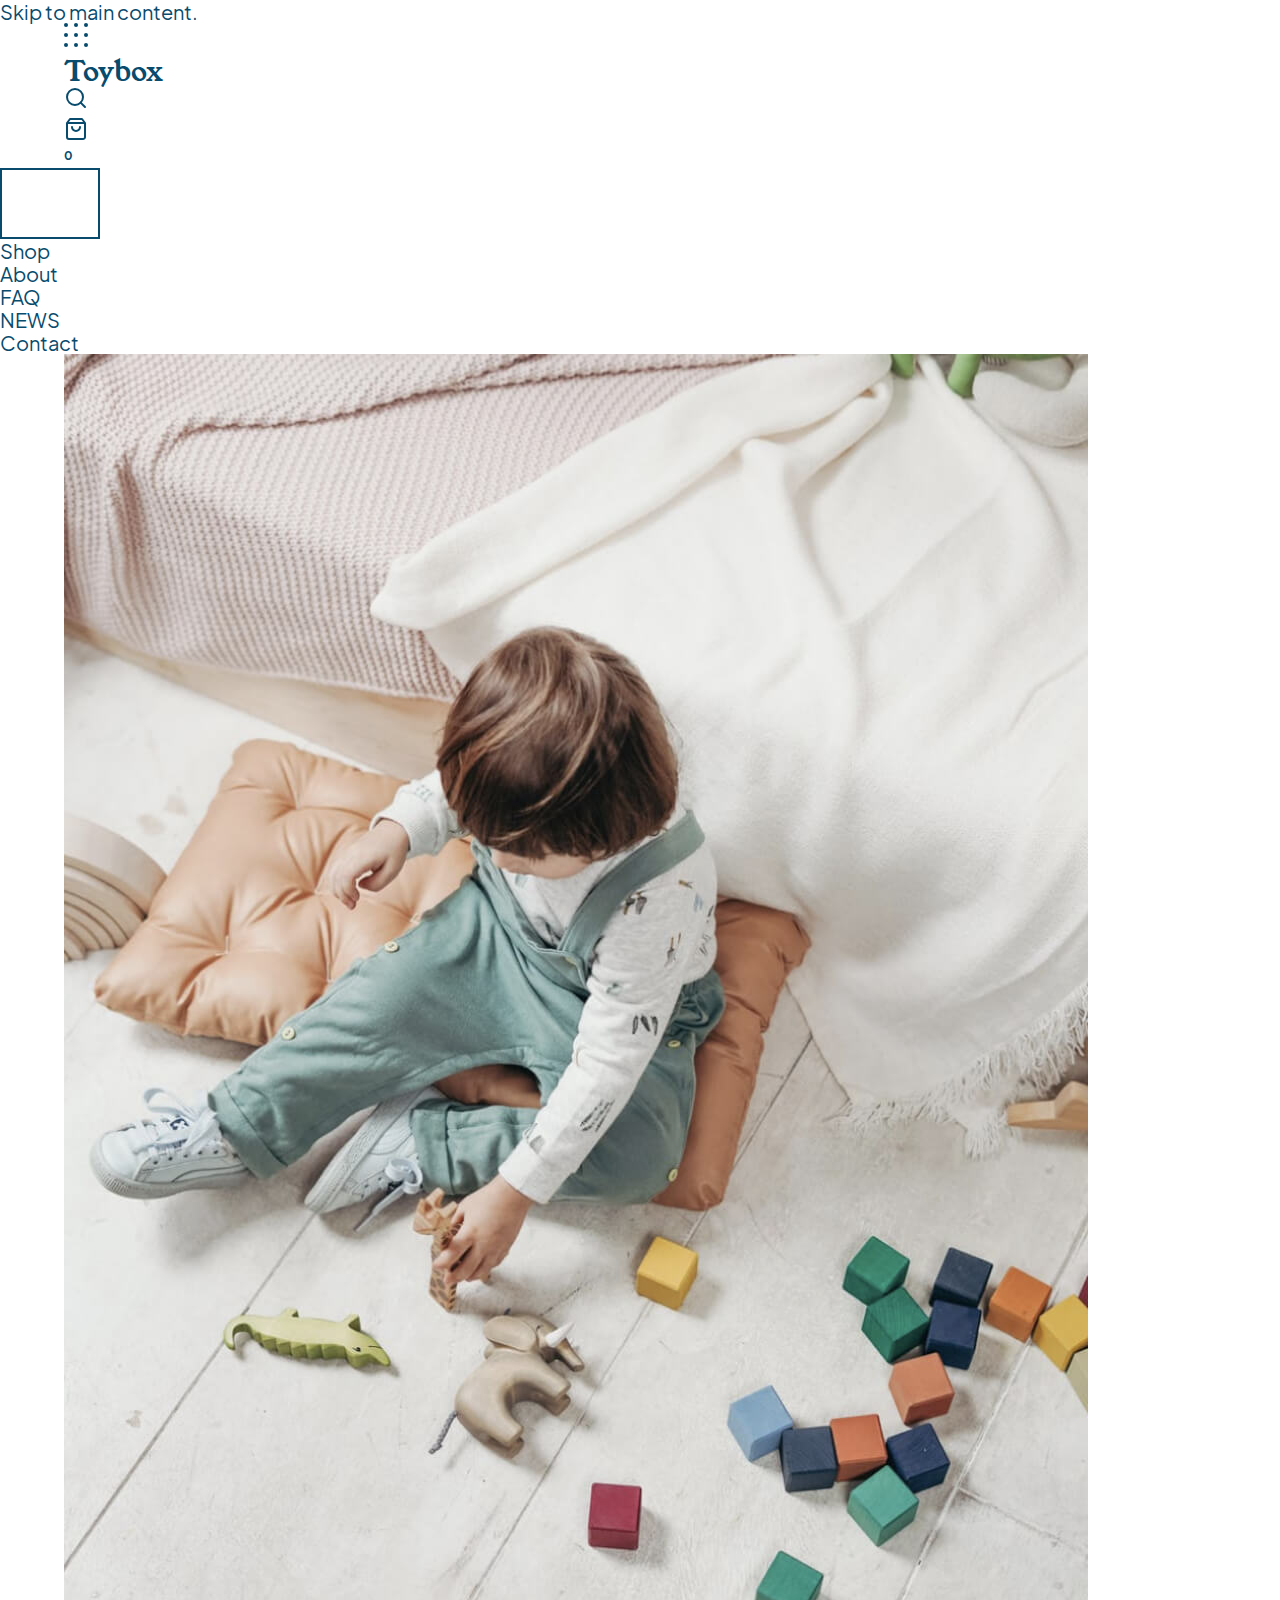
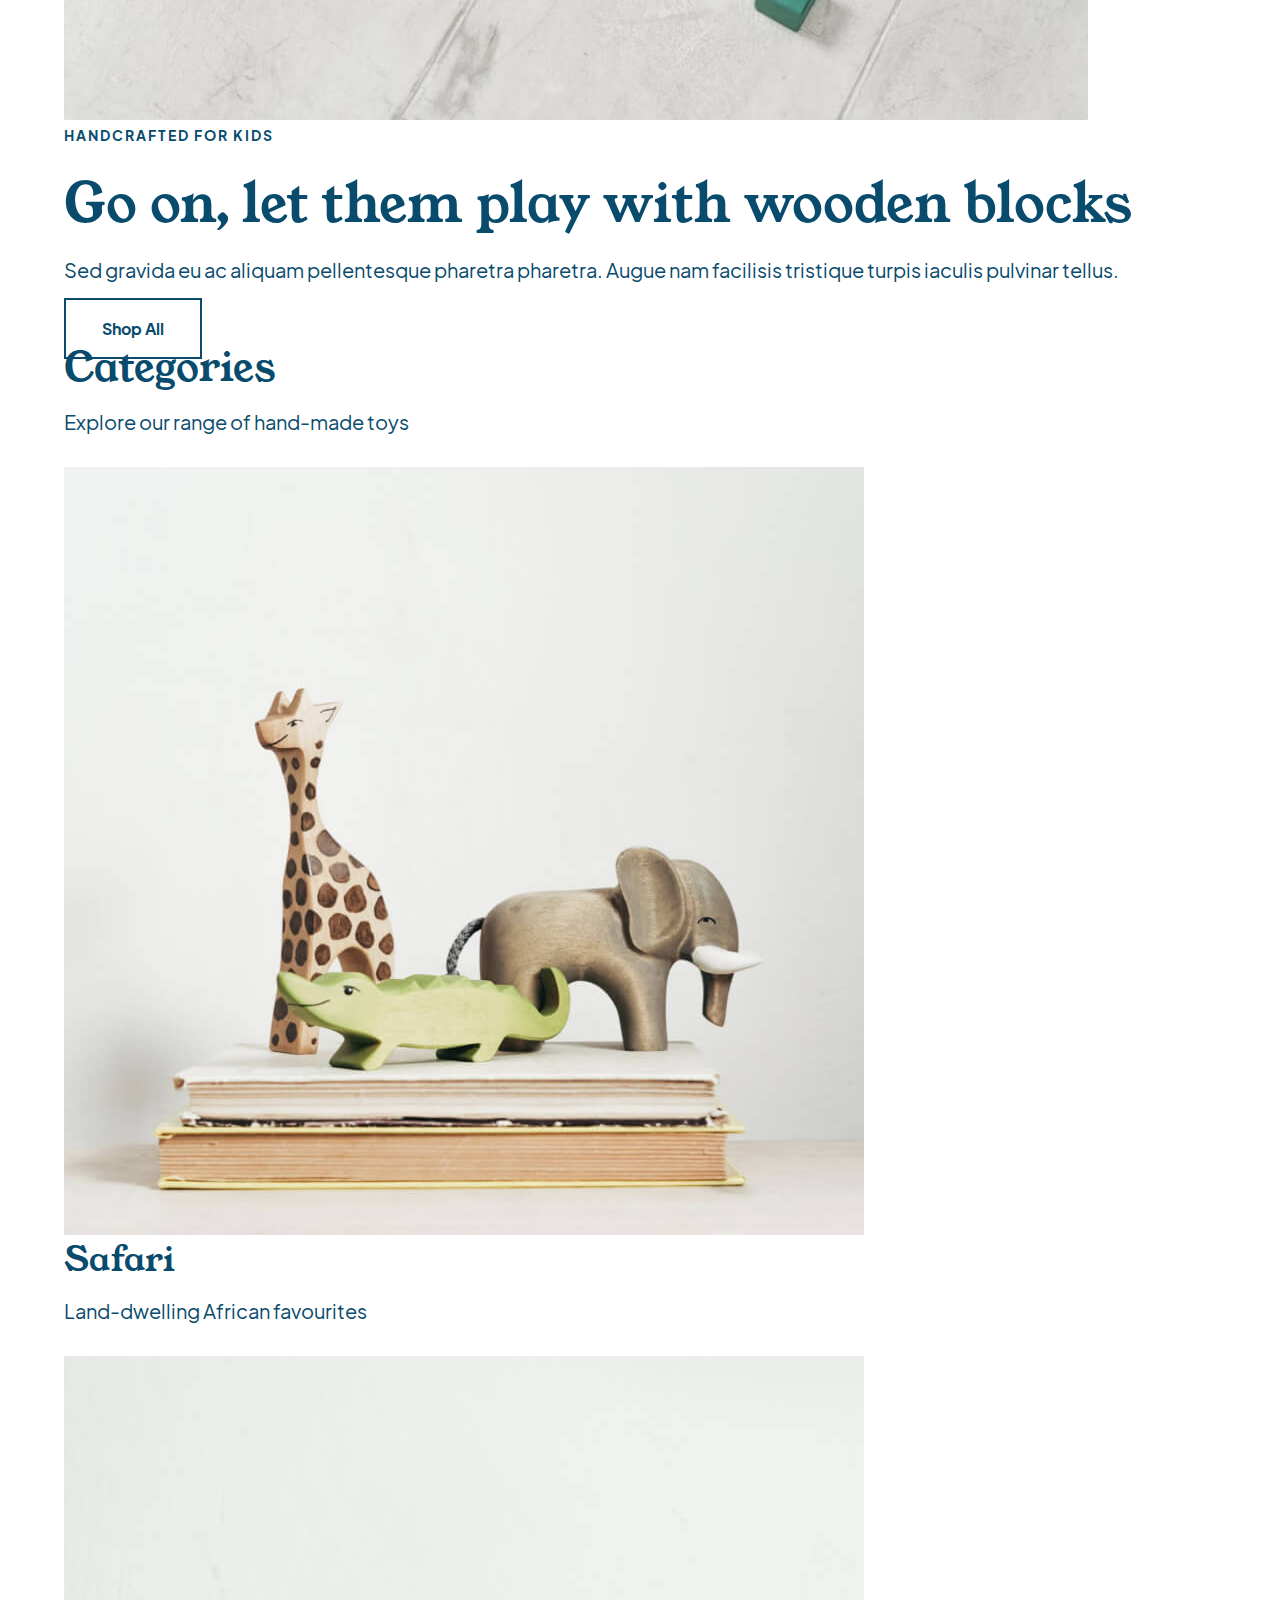
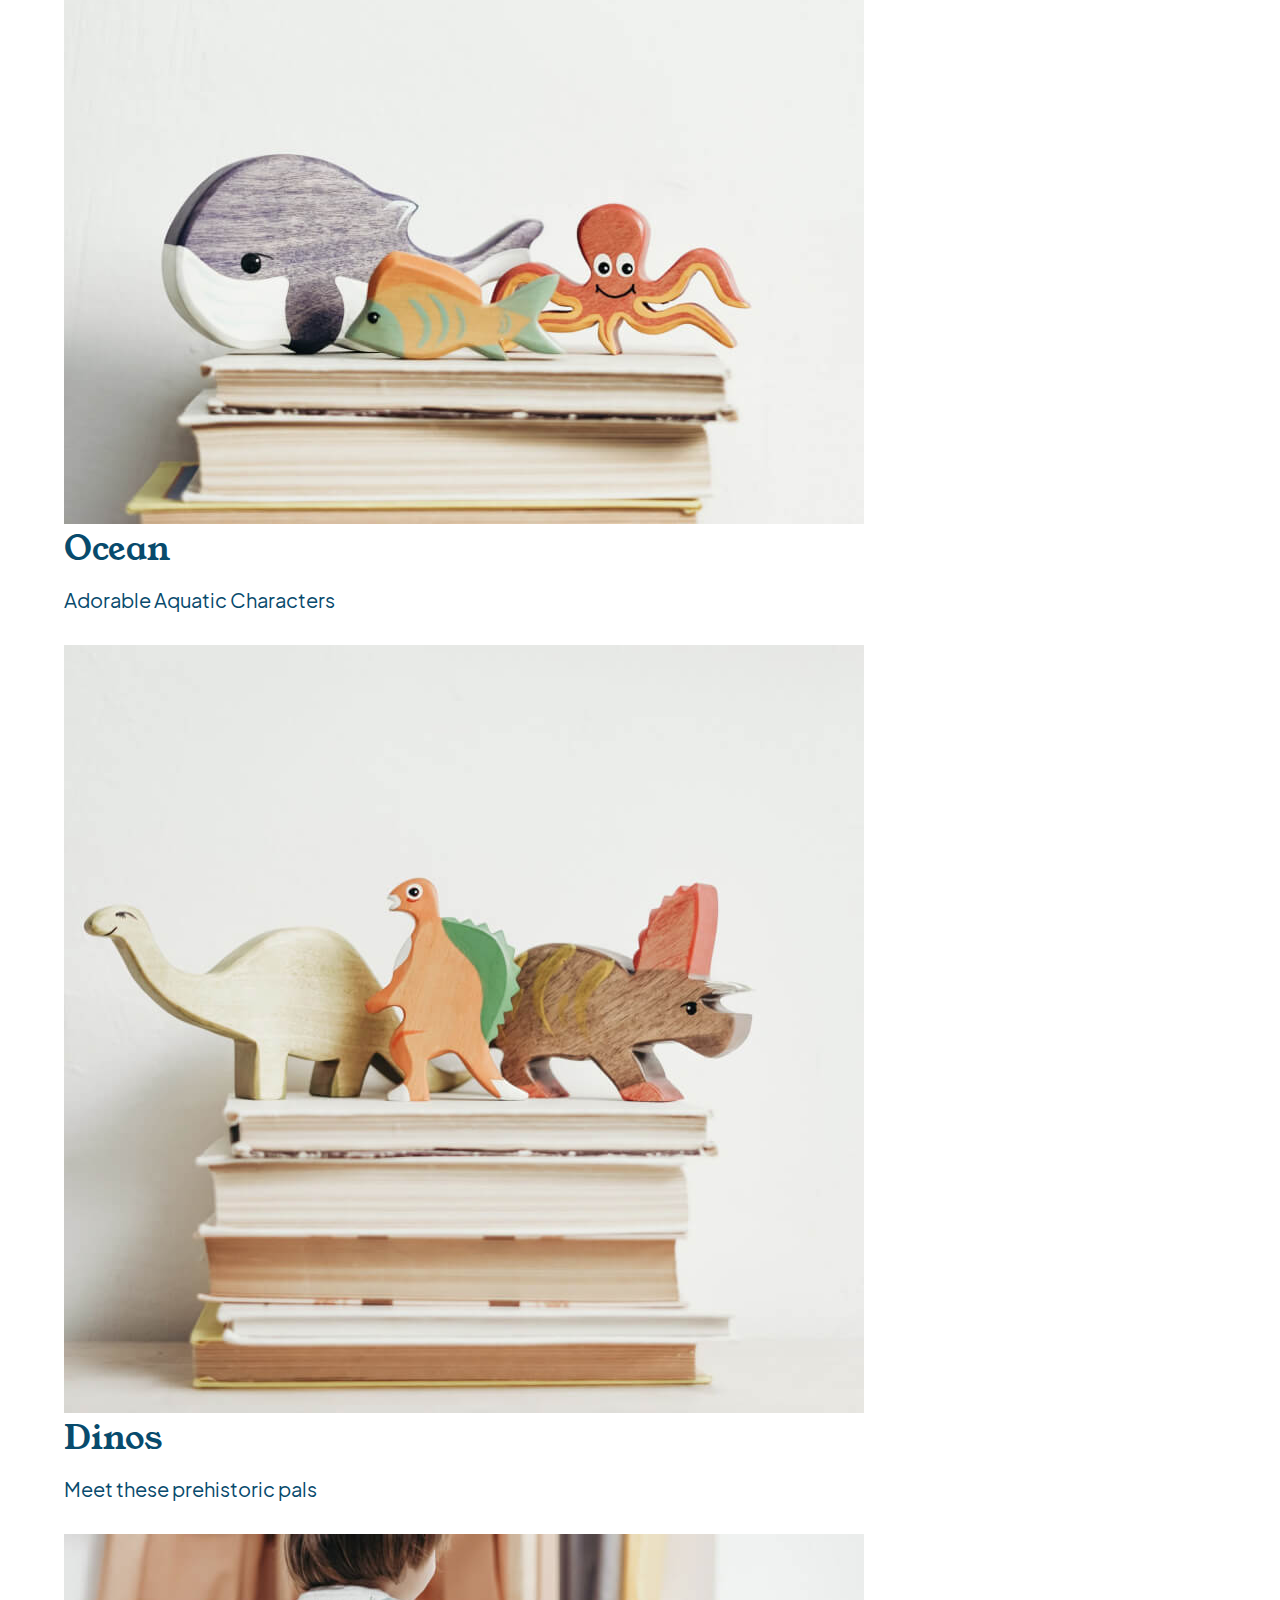
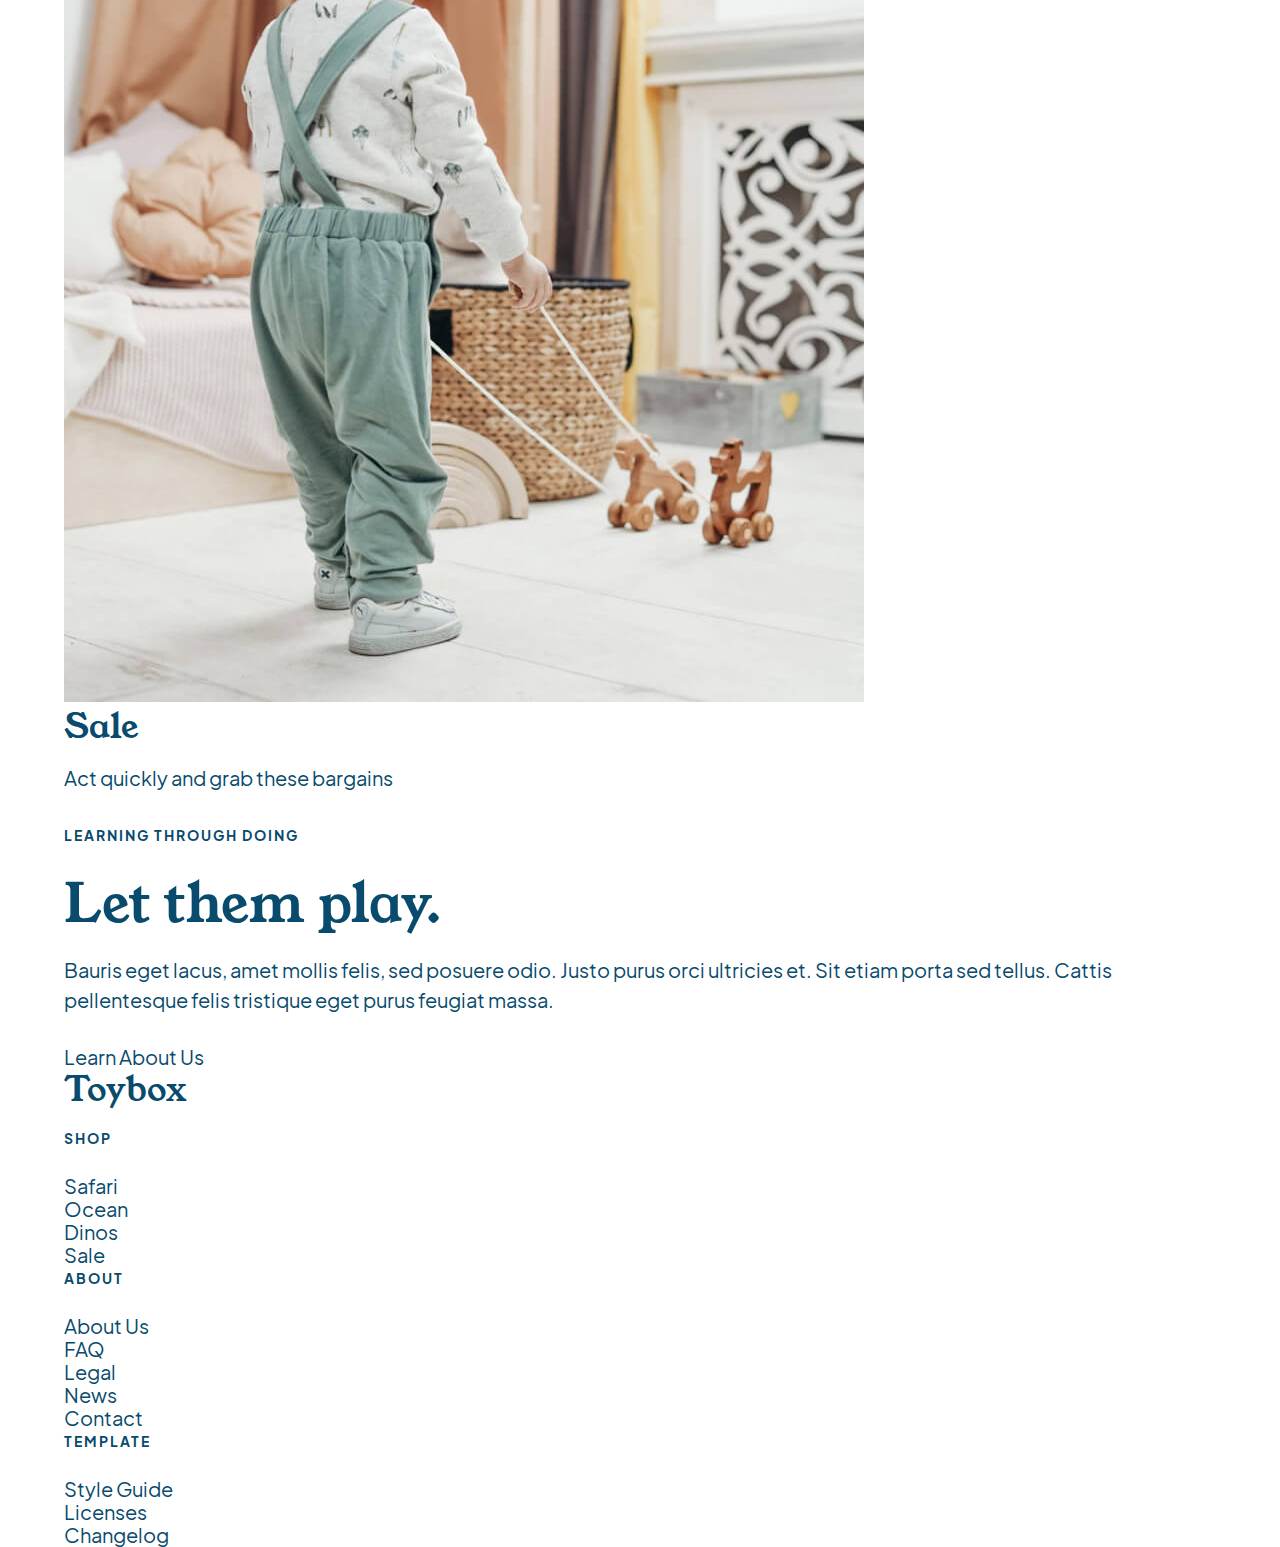
==== commit 846eabe1: "updatedhtml" ====
--- a/index.html
+++ b/index.html
@@ -16,18 +16,17 @@
 		 <!-- A wrapper to contain our content -->
 		 <div class="wrapper">
 
-			<!-- navigtaion menu button  -->
+			<!-- Navigtaion menu button  -->
 			<button class="menuIcon">
-				<img src="./assets/menu-button.svg" alt="menu icon button" class="menuIcon">
-				
+				<img src="./assets/menu-button.svg" alt="Button to open our navigation" class="menuIcon">	
 			</button>
 			
-			<!-- home button logo  -->
+			<!-- Home button logo  -->
 			<a href="./index.html" class="logo">
 				<h1>Toybox</h1>
 			</a>
 			
-			<!-- search/cart/counter area  -->
+			<!-- Search/cart/counter area  -->
 			<div class="searchCart">
 				<!-- search  -->
 				<button class="menuIcon">
@@ -39,7 +38,7 @@
 					<img src="./assets/shop-bag.svg" alt="shopping bag icon" class="bagIcon">
 				</a>
 
-				<!-- counter  -->
+				<!-- Counter  -->
 				<div class="counter">
 					<p class="smallCopy">0</p> <!-- you can also use a span tag  -->
 				</div> <!-- .counter END  -->
@@ -52,7 +51,7 @@
 			<div class="buttonContainer">
 				<!-- we are making this div .buttonContainer so we can flex it and position our button to the right -->
 				<button>
-					<img src="./assets/menu-button.svg" alt="close button for our slide out nav">
+					<img src="./assets/menu-close.svg" alt="Close button for our Slide-Out nav">
 				</button>
 			</div>
 			<!-- Our UL to hold our menu items -->
@@ -60,7 +59,7 @@
 				<li><a href="#">Shop</a></li>
 				<li><a href="#">About</a></li>
 				<li><a href="#">FAQ</a></li>
-				<li><a href="#">News</a></li>
+				<li><a href="#">NEWS</a></li>
 				<li><a href="./contact.html">Contact</a></li>
 			</ul>
 
@@ -72,12 +71,12 @@
 
 	<header>
 		<div class="wrapper headerImgContainer">
-			<img src="./assets/header-image.jpg" alt="blocksa toddler playing with wooden ">
+			<img src="./assets/header-image.jpg" alt="A toddler playing with wooden blocks ">
 		</div>
 		<div class="wrapper headerContent">
 			<h5>Handcrafted for kids</h5>
 			<h3>Go on, let them play with wooden blocks</h3>
-			<p>ed gravida eu ac aliquam pellentesque pharetra pharetra. Augue nam facilisis tristique turpis iaculis pulvinar tellus.</p>
+			<p>Sed gravida eu ac aliquam pellentesque pharetra pharetra. Augue nam facilisis tristique turpis iaculis pulvinar tellus.</p>
 			<a href="#" class="button">Shop All</a>
 		</div> 	
 	</header>
@@ -92,17 +91,17 @@
 				<p>Explore our range of hand-made toys</p>
 
 				<!-- Our Gallery  -->
-				<ul class="containerCategory">
+				<ul class="containerGallery">
 					<li class="items item1">
 						<a href="#">
-							<img src="./assets/safari-trio.jpg" alt="hand carved safari toys">
+							<img src="./assets/safari-trio.jpg" alt="hand carved safari animal toys">
 							<h4>Safari </h4>
 							<p>Land-dwelling African favourites</p>
 						</a>
 					</li>
 					<li class="items item2">
 						<a href="#">
-							<img src="./assets/ocean-trio.jpg" alt="A collection of ocean animal toys">
+							<img src="./assets/ocean-trio.jpg" alt="A collection of ocean-themed animal toys">
 							<h4>Ocean</h4>
 							<p>Adorable Aquatic Characters</p>
 						</a>
@@ -116,7 +115,7 @@
 					</li>
 					<li class="items item4">
 						<a href="#">
-							<img src="./assets/sale.jpg" alt="A toddler pulling wooden animals on wheels">
+							<img src="./assets/sale.jpg" alt="A toddler pulling two wooden animals on wheels">
 							<h4>Sale</h4>
 							<p>Act quickly and grab these bargains</p>
 						</a>
@@ -125,17 +124,15 @@
 			</div> <!-- .wrapper END  -->
 		</section>
 
-<!-- let them Play section  -->
+<!-- Let them Play section  -->
 	<section class="play" id="play">
 		<div class="wrapper playContainer">
 			<h5>Learning Through Doing</h5>
 			<h3>Let them play.</h3>
-			<p>Bauris eget lacus, amet mollis felis, sed posuere odio. Justo purus orci ultricies et. Sit etiam porta sed tellus.
-			Cattis pellentesque felis tristique eget purus feugiat massa.
+			<p>Bauris eget lacus, amet mollis felis, sed posuere odio. Justo purus orci ultricies et. Sit etiam porta sed tellus. Cattis pellentesque felis tristique eget purus feugiat massa.
 			</p>
 			<a href="#" class="solid">Learn About Us</a>
-	</div>
-
+		</div>
 	</section>
 
 </main>
@@ -150,7 +147,7 @@
 			</a>
 
 			<!-- Flex Item 2 - Footer MENU  -->
-			<!-- <div class="footerNav"> -->
+
 			<nav class="footerNav">
 				<!-- List 1 - SHOP -->
 				<ul class="footerShop">
@@ -174,7 +171,10 @@
 				<!-- List 2 - ABOUT -->
 				<ul class="footerAbout">
 					<li>
-						<h5>About Us</h5>
+						<h5>About</h5>
+					</li>
+					<li>
+						<a href="#">About Us</a>
 					</li>
 					<li>
 						<a href="#">FAQ</a>
@@ -206,8 +206,6 @@
 					</li>
 				</ul>
 			</nav>
-		<!-- </div> -->
-
 		</div> <!-- .footerFlex ENDS -->
 	</div> <!-- .wrapper ENDS  -->
 </footer>
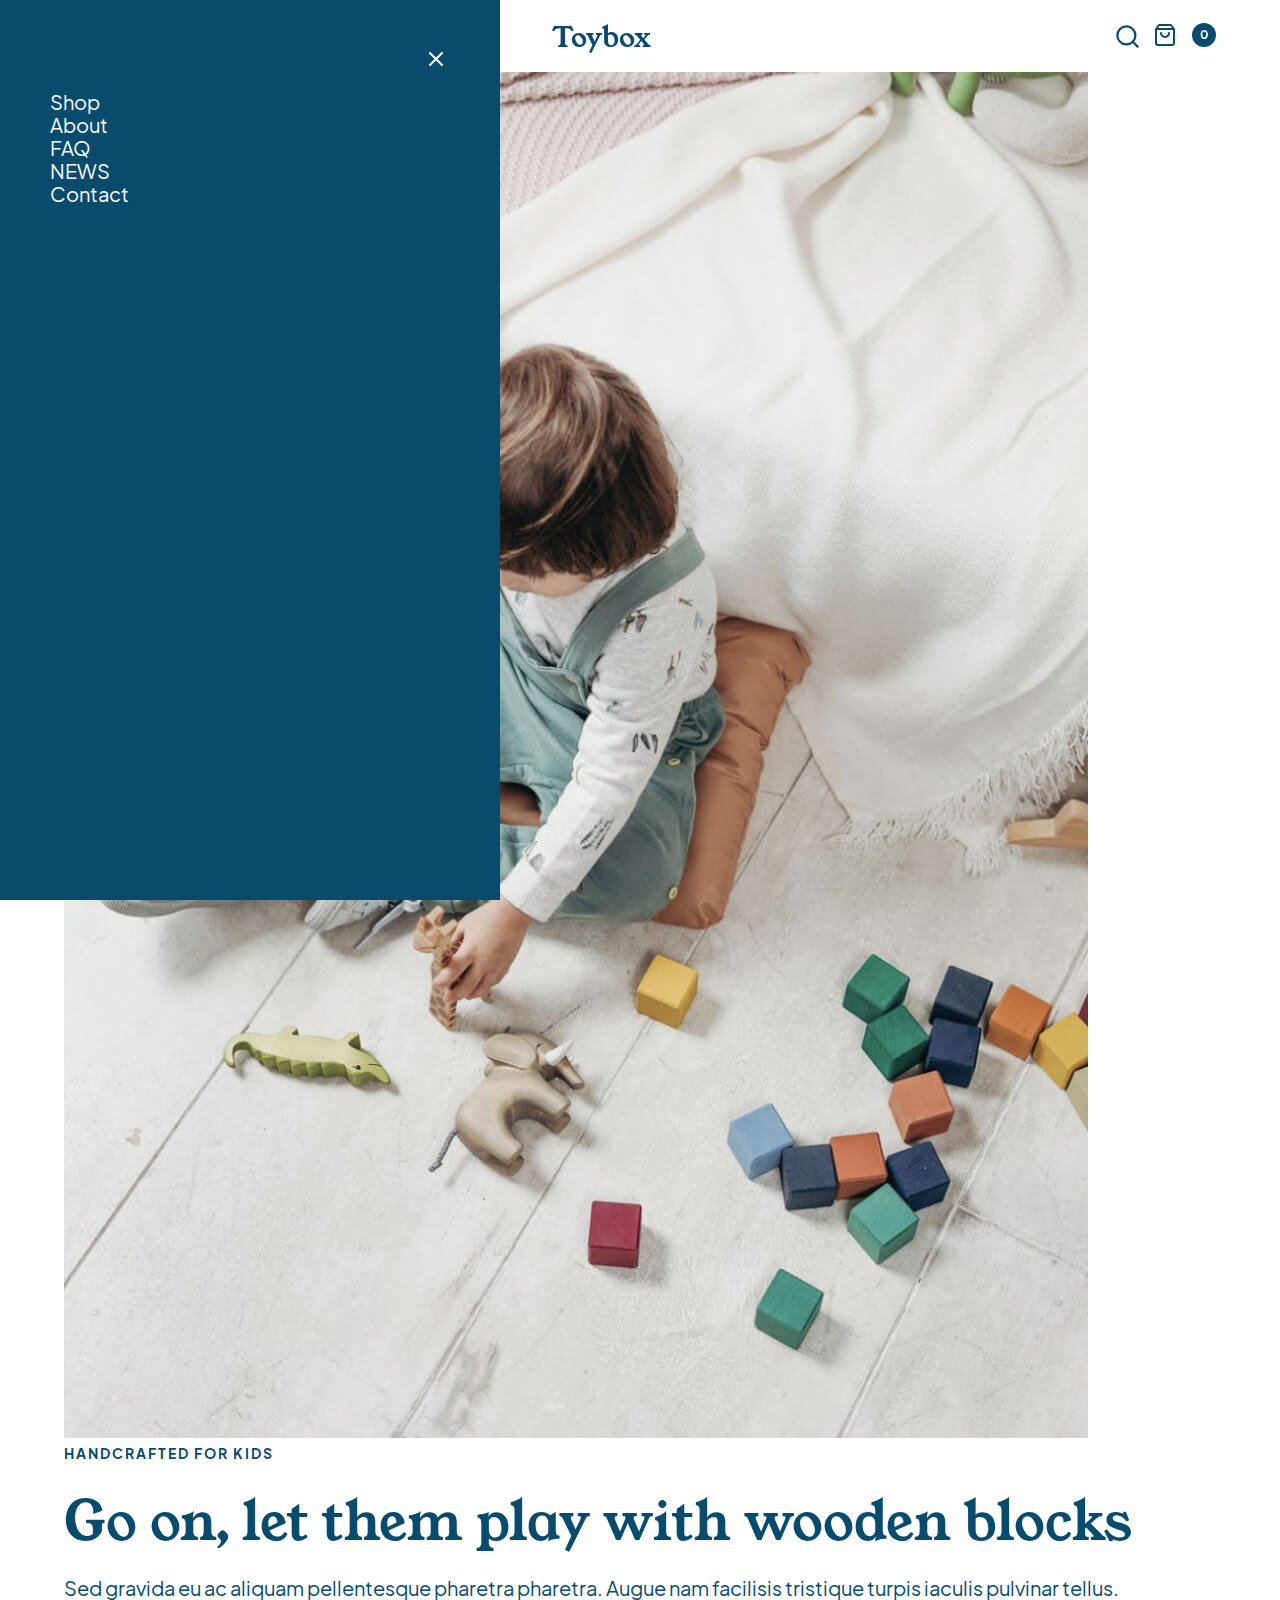
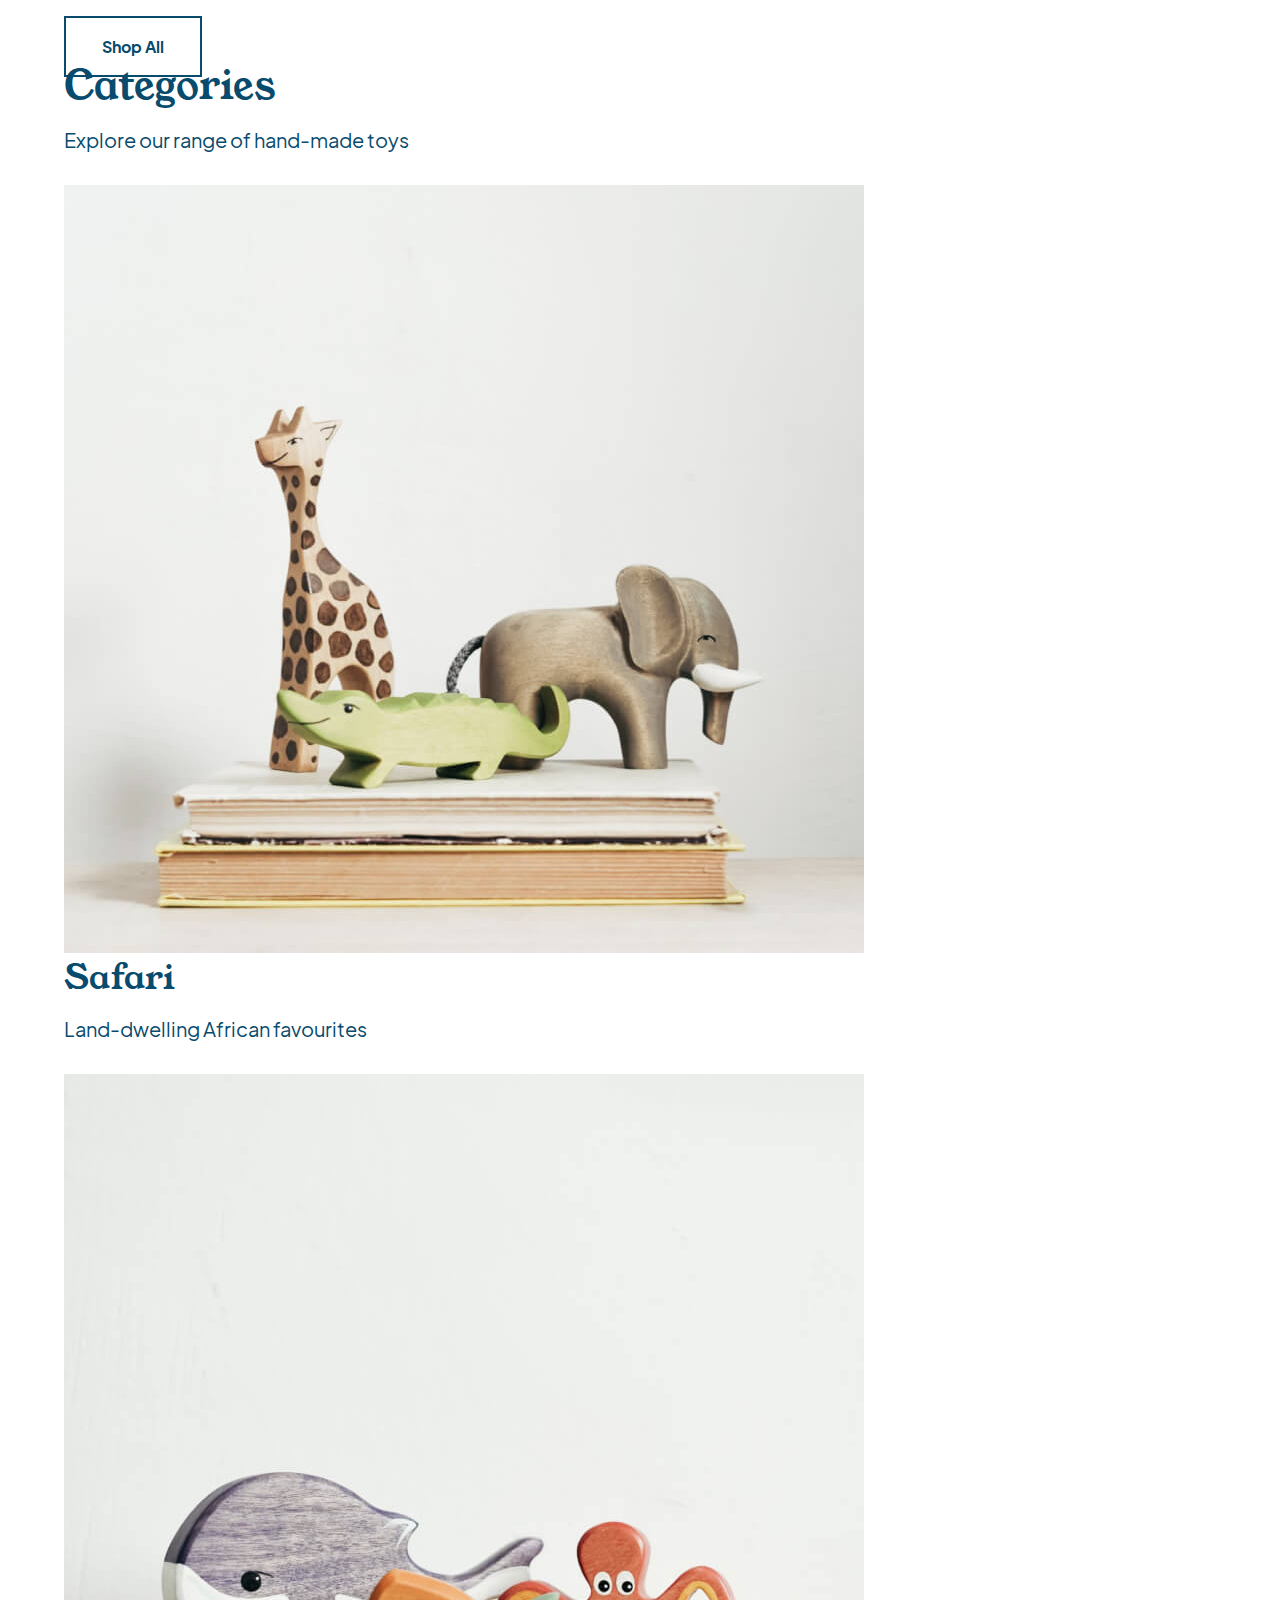
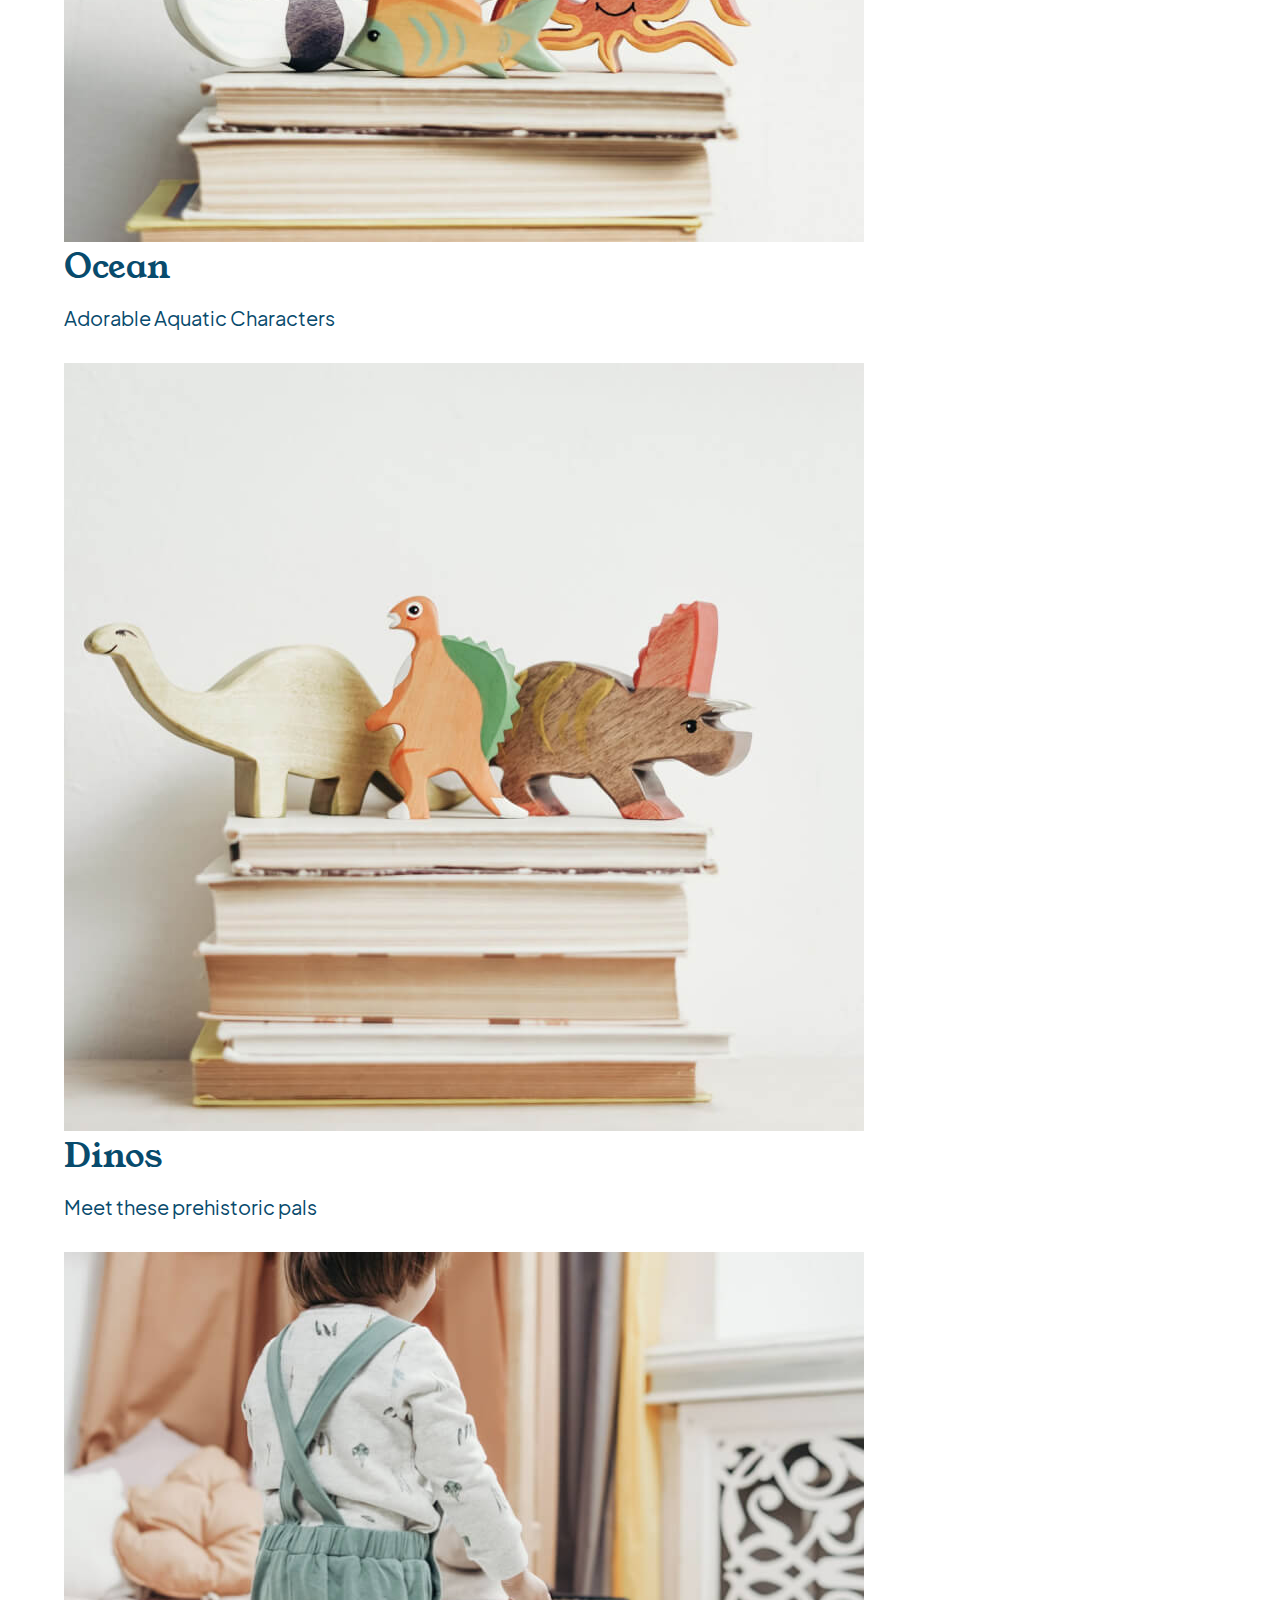
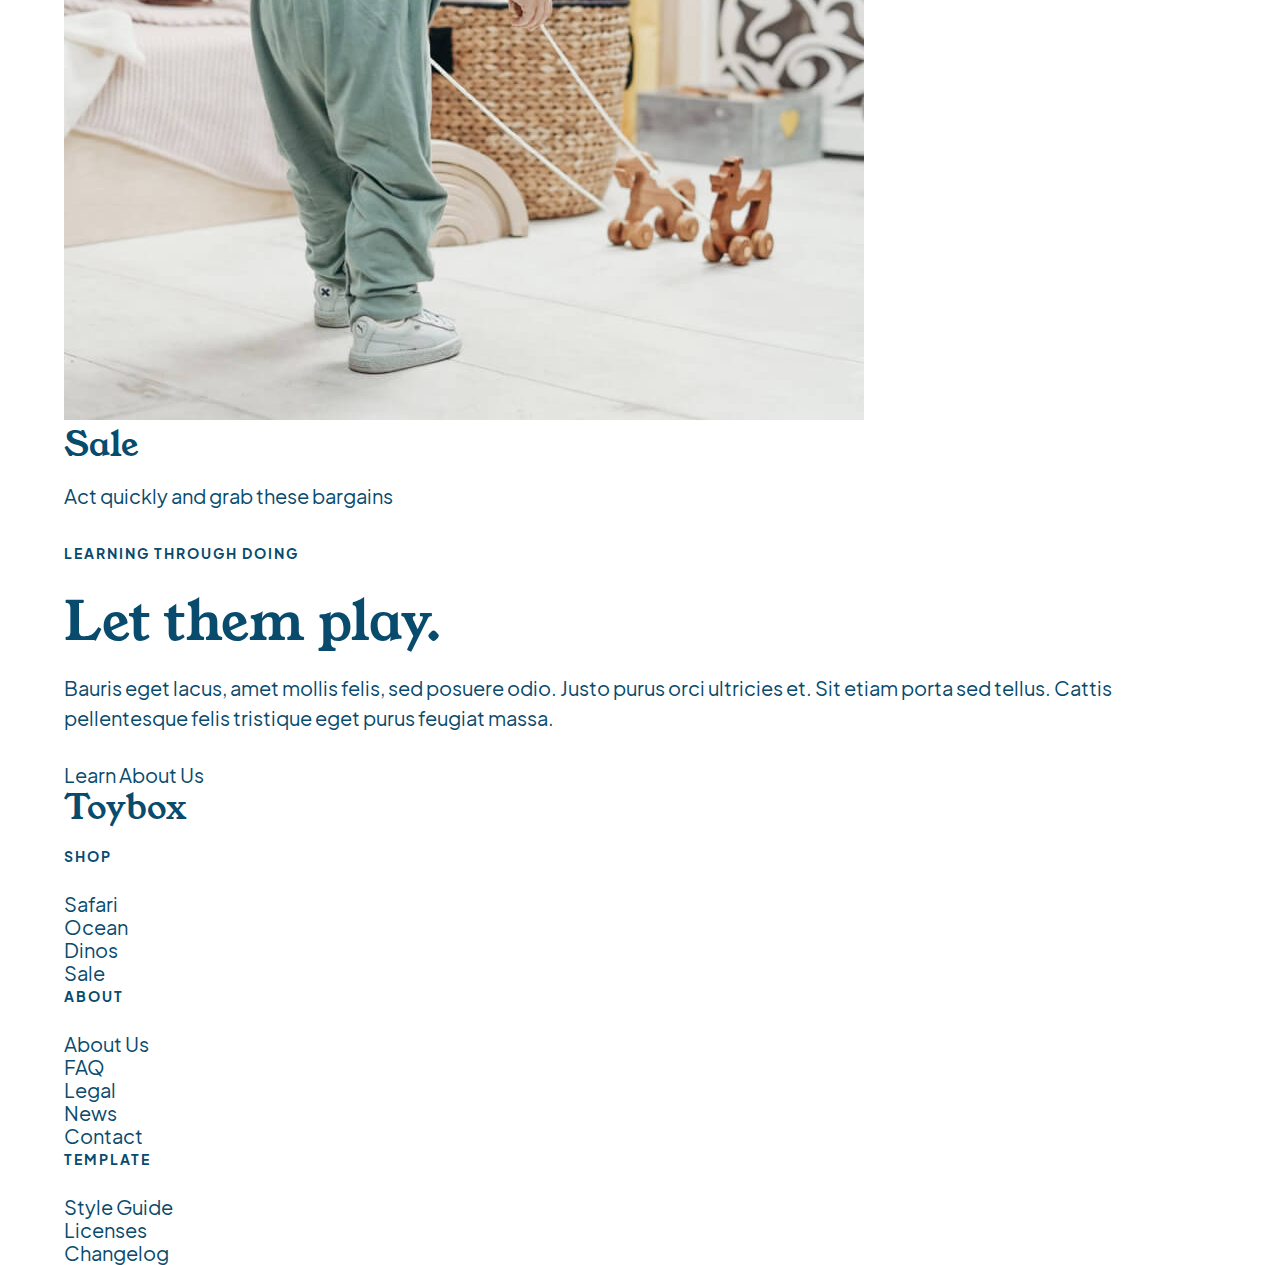
==== commit 39abbb69: "added nav styles" ====
--- a/index.html
+++ b/index.html
@@ -12,7 +12,7 @@
 	<a href="#mainContent" class="skipLink">Skip to main content.</a>
 
 	<!-- OUR NAV -->
-    <nav>
+    <nav class="navBar">
 		 <!-- A wrapper to contain our content -->
 		 <div class="wrapper">
 
--- a/styles/styles.css
+++ b/styles/styles.css
@@ -407,4 +407,78 @@
 a.button:focus {
   background-color: #084b6d;
   color: #fff;
+}
+
+.skipLink {
+  font-size: 1rem;
+  padding: 10px;
+  background-color: #fff;
+  color: #084b6d;
+  position: absolute;
+  top: 0;
+  z-index: 999;
+  text-align: center;
+  width: 100%;
+  left: -100%;
+}
+.skipLink:focus {
+  left: 0;
+}
+
+.navBar {
+  position: sticky;
+  top: 0;
+  z-index: 10;
+  border-bottom: 1 px solid rgba(8, 75, 109, 0.08);
+}
+.navBar .wrapper {
+  display: -webkit-box;
+  display: -ms-flexbox;
+  display: flex;
+  -webkit-box-pack: justify;
+      -ms-flex-pack: justify;
+          justify-content: space-between;
+  -webkit-box-align: center;
+      -ms-flex-align: center;
+          align-items: center;
+  padding: 20px 0;
+}
+
+.searchCart {
+  display: -webkit-box;
+  display: -ms-flexbox;
+  display: flex;
+  gap: 15px;
+}
+
+.counter p {
+  background-color: #084b6d;
+  color: #fff;
+  border-radius: 50%;
+  width: 24px;
+  height: 24px;
+  text-align: center;
+}
+
+.slideOutNav {
+  height: 100vh;
+  z-index: 20;
+  background-color: #084b6d;
+  color: #fff;
+  width: 100%;
+  max-width: 500px;
+  position: fixed;
+  top: 0;
+  padding: 35px 50px;
+}
+.slideOutNav .buttonContainer {
+  display: -webkit-box;
+  display: -ms-flexbox;
+  display: flex;
+  -webkit-box-pack: end;
+      -ms-flex-pack: end;
+          justify-content: flex-end;
+}
+.slideOutNav .buttonContainer button {
+  padding: 10px 0 10px 20px;
 }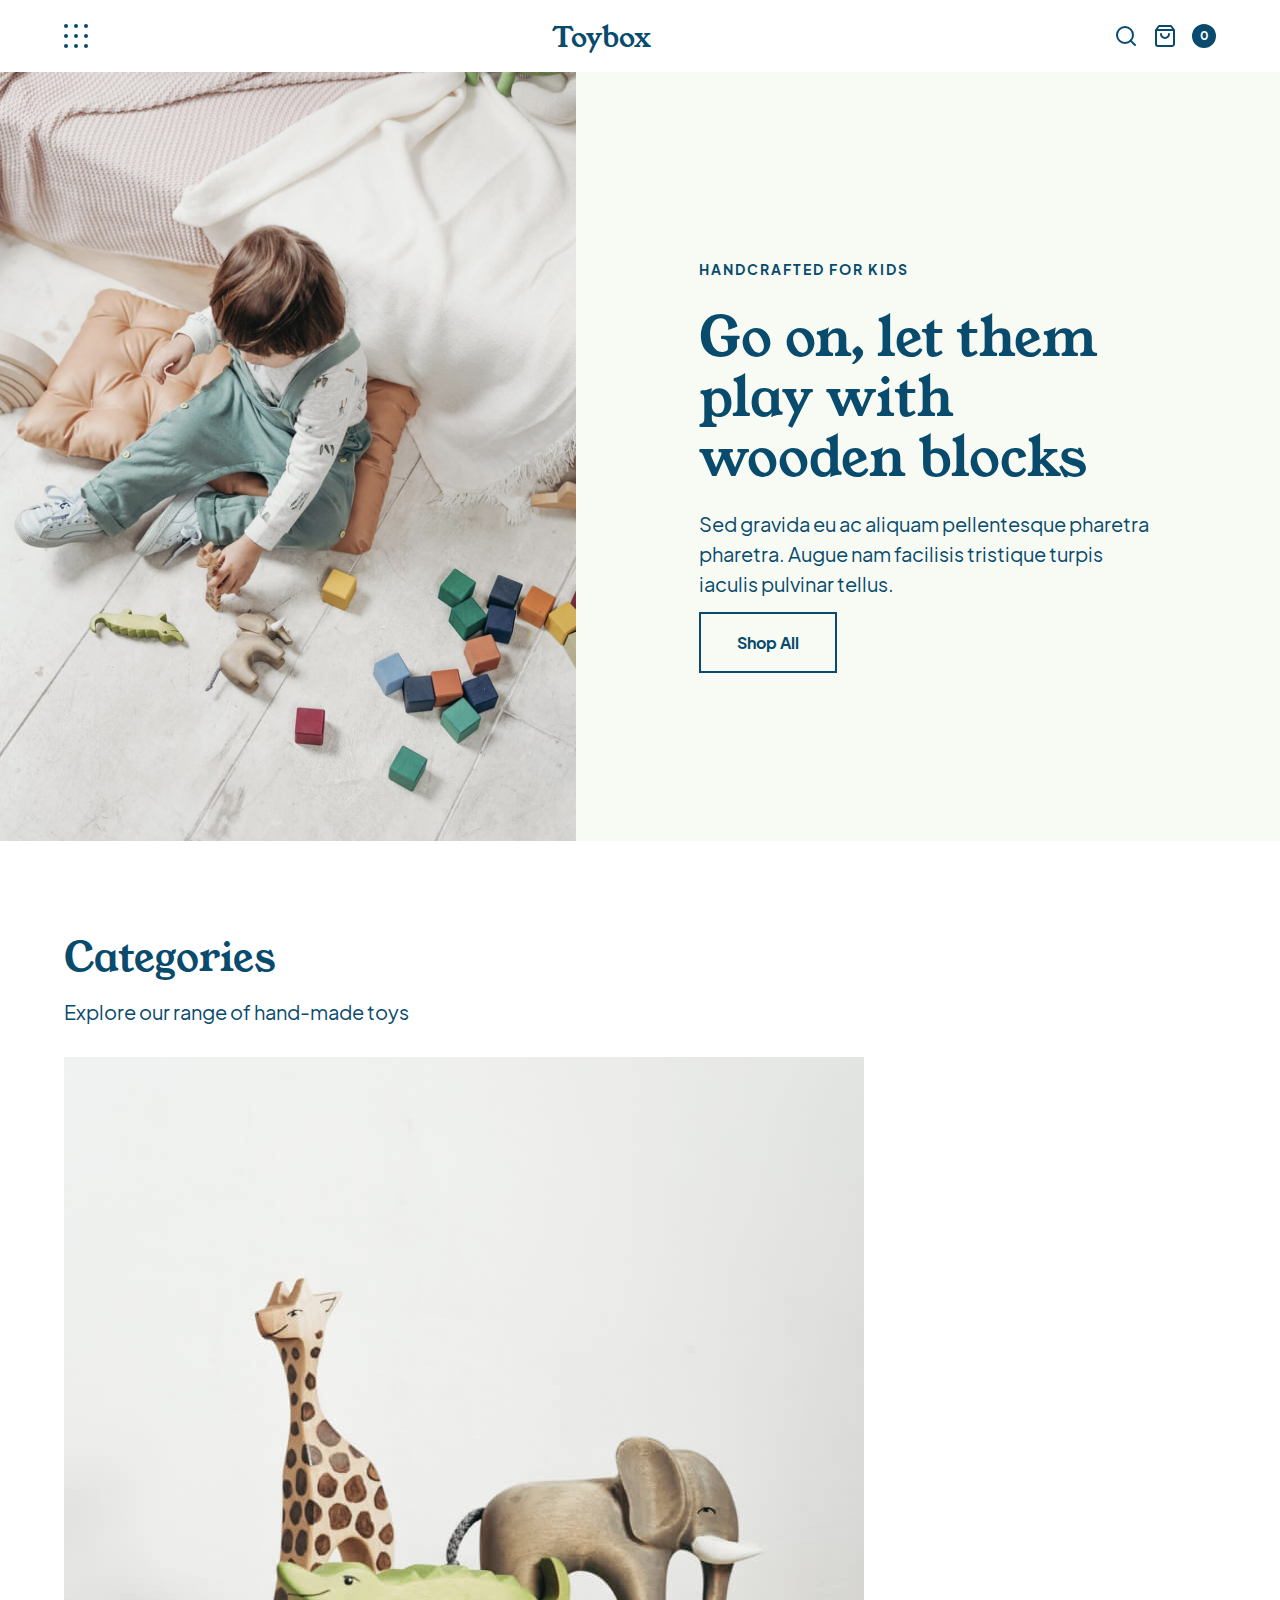
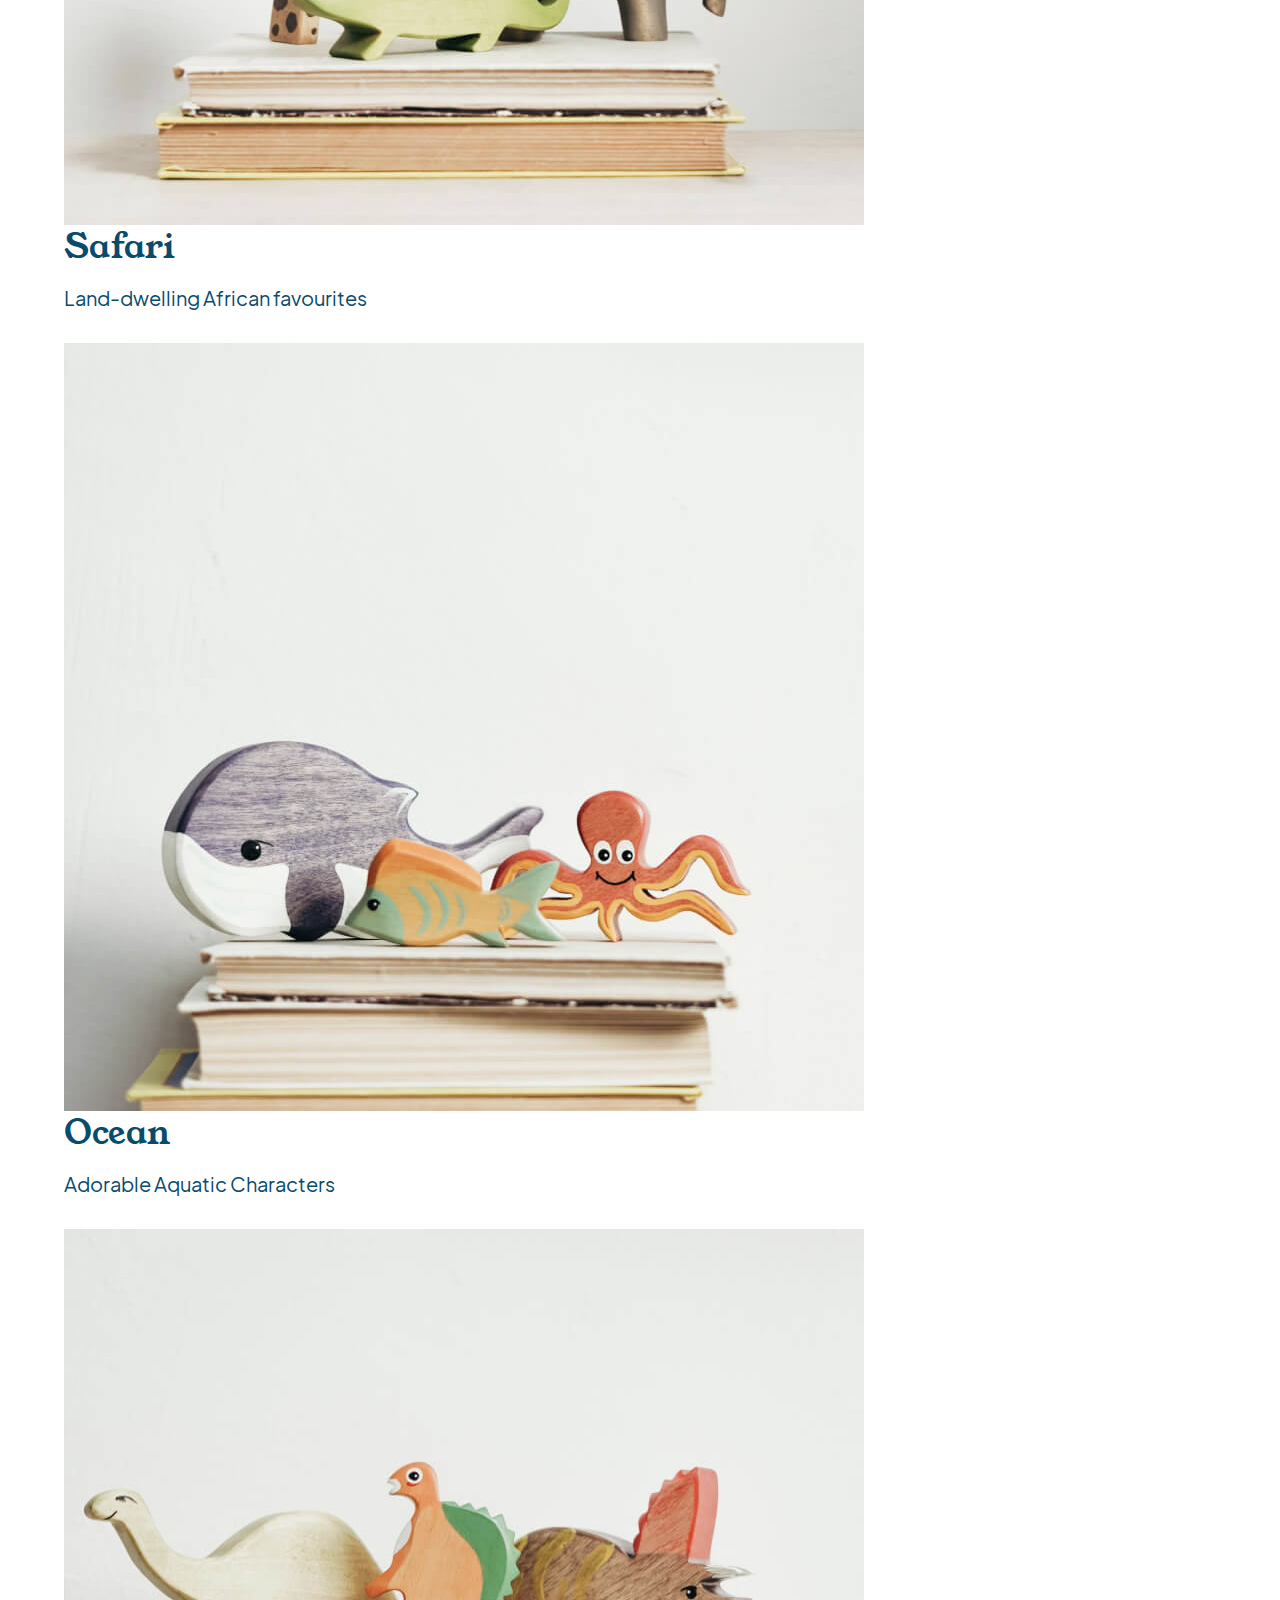
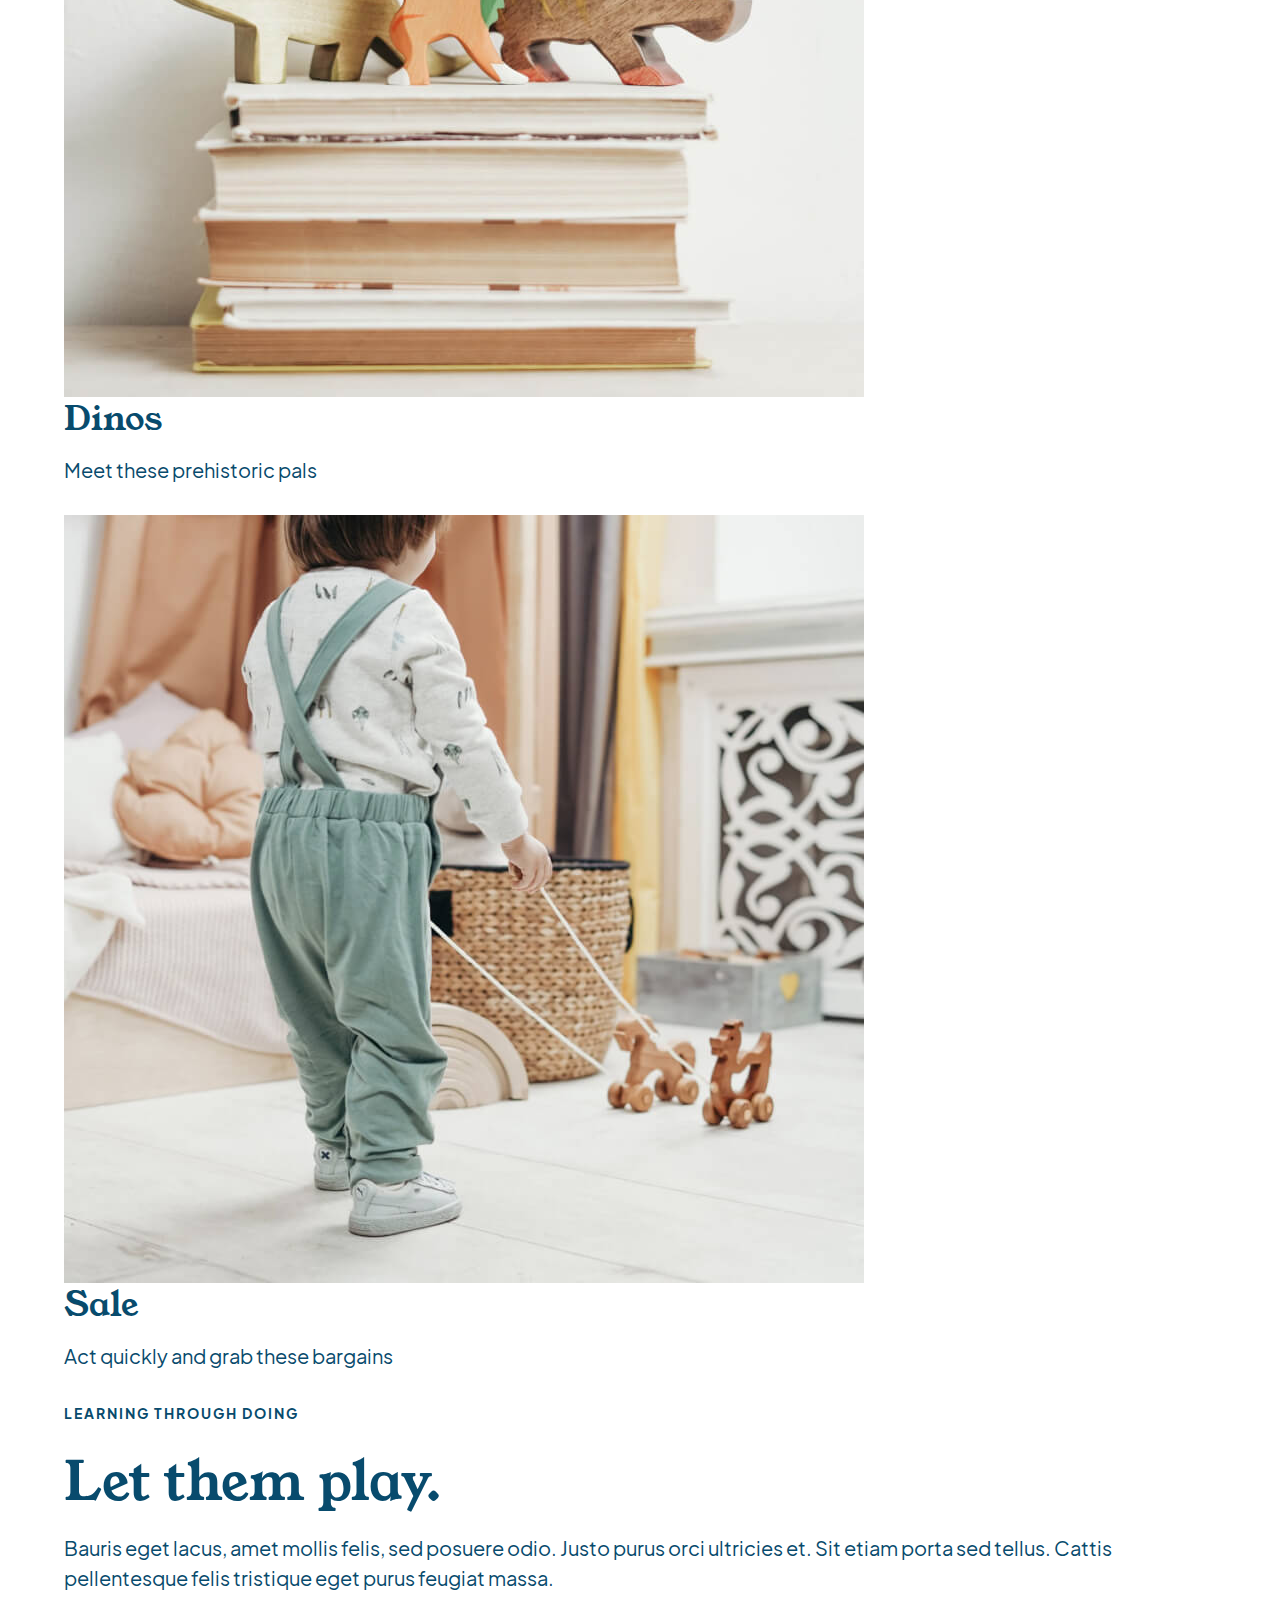
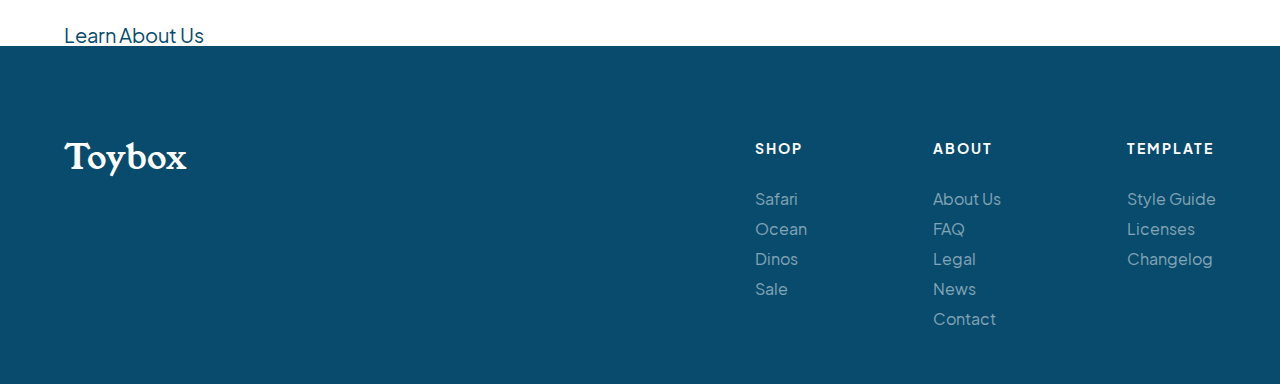
==== commit 0e2b0c3d: "added partial header and styled header" ====
--- a/index.html
+++ b/index.html
@@ -74,10 +74,12 @@
 			<img src="./assets/header-image.jpg" alt="A toddler playing with wooden blocks ">
 		</div>
 		<div class="wrapper headerContent">
-			<h5>Handcrafted for kids</h5>
-			<h3>Go on, let them play with wooden blocks</h3>
-			<p>Sed gravida eu ac aliquam pellentesque pharetra pharetra. Augue nam facilisis tristique turpis iaculis pulvinar tellus.</p>
-			<a href="#" class="button">Shop All</a>
+			<div class="contentContainer">
+				<h5>Handcrafted for kids</h5>
+				<h3>Go on, let them play with wooden blocks</h3>
+				<p>Sed gravida eu ac aliquam pellentesque pharetra pharetra. Augue nam facilisis tristique turpis iaculis pulvinar tellus.</p>
+				<a href="#" class="button">Shop All</a>
+			</div>
 		</div> 	
 	</header>
 
--- a/styles/styles.css
+++ b/styles/styles.css
@@ -226,6 +226,11 @@
   overflow: hidden;
 }
 
+img {
+  max-width: 100%;
+  display: block;
+}
+
 /* site fonts */
 /* site colours */
 /* site fonts */
@@ -430,6 +435,7 @@
   top: 0;
   z-index: 10;
   border-bottom: 1 px solid rgba(8, 75, 109, 0.08);
+  background-color: #fff;
 }
 .navBar .wrapper {
   display: -webkit-box;
@@ -469,6 +475,7 @@
   max-width: 500px;
   position: fixed;
   top: 0;
+  left: -500px;
   padding: 35px 50px;
 }
 .slideOutNav .buttonContainer {
@@ -481,4 +488,59 @@
 }
 .slideOutNav .buttonContainer button {
   padding: 10px 0 10px 20px;
+}
+
+.footer {
+  background-color: #084b6d;
+  color: #fff;
+  padding: 90px 0 50px;
+}
+.footer .footerFlex {
+  display: -webkit-box;
+  display: -ms-flexbox;
+  display: flex;
+  -webkit-box-pack: justify;
+      -ms-flex-pack: justify;
+          justify-content: space-between;
+}
+.footer .footerNav {
+  display: -webkit-box;
+  display: -ms-flexbox;
+  display: flex;
+  width: 40%;
+  -webkit-box-pack: justify;
+      -ms-flex-pack: justify;
+          justify-content: space-between;
+}
+.footer .footerNav a {
+  font-size: 0.8rem;
+  line-height: 1.5rem;
+  color: rgba(255, 255, 255, 0.5);
+}
+.footer .footerNav a:hover, .footer .footerNav a:focus {
+  color: white;
+}
+
+header {
+  background-color: #f8fbf3;
+  margin-bottom: 90px;
+  display: -webkit-box;
+  display: -ms-flexbox;
+  display: flex;
+  -webkit-box-align: center;
+      -ms-flex-align: center;
+          align-items: center;
+  -ms-flex-wrap: wrap;
+      flex-wrap: wrap;
+}
+header .headerImgContainer {
+  width: 45%;
+}
+header .headerContent {
+  width: 55%;
+  color: #084b6d;
+}
+header .headerContent .contentContainer {
+  width: 65%;
+  margin: 0 auto;
 }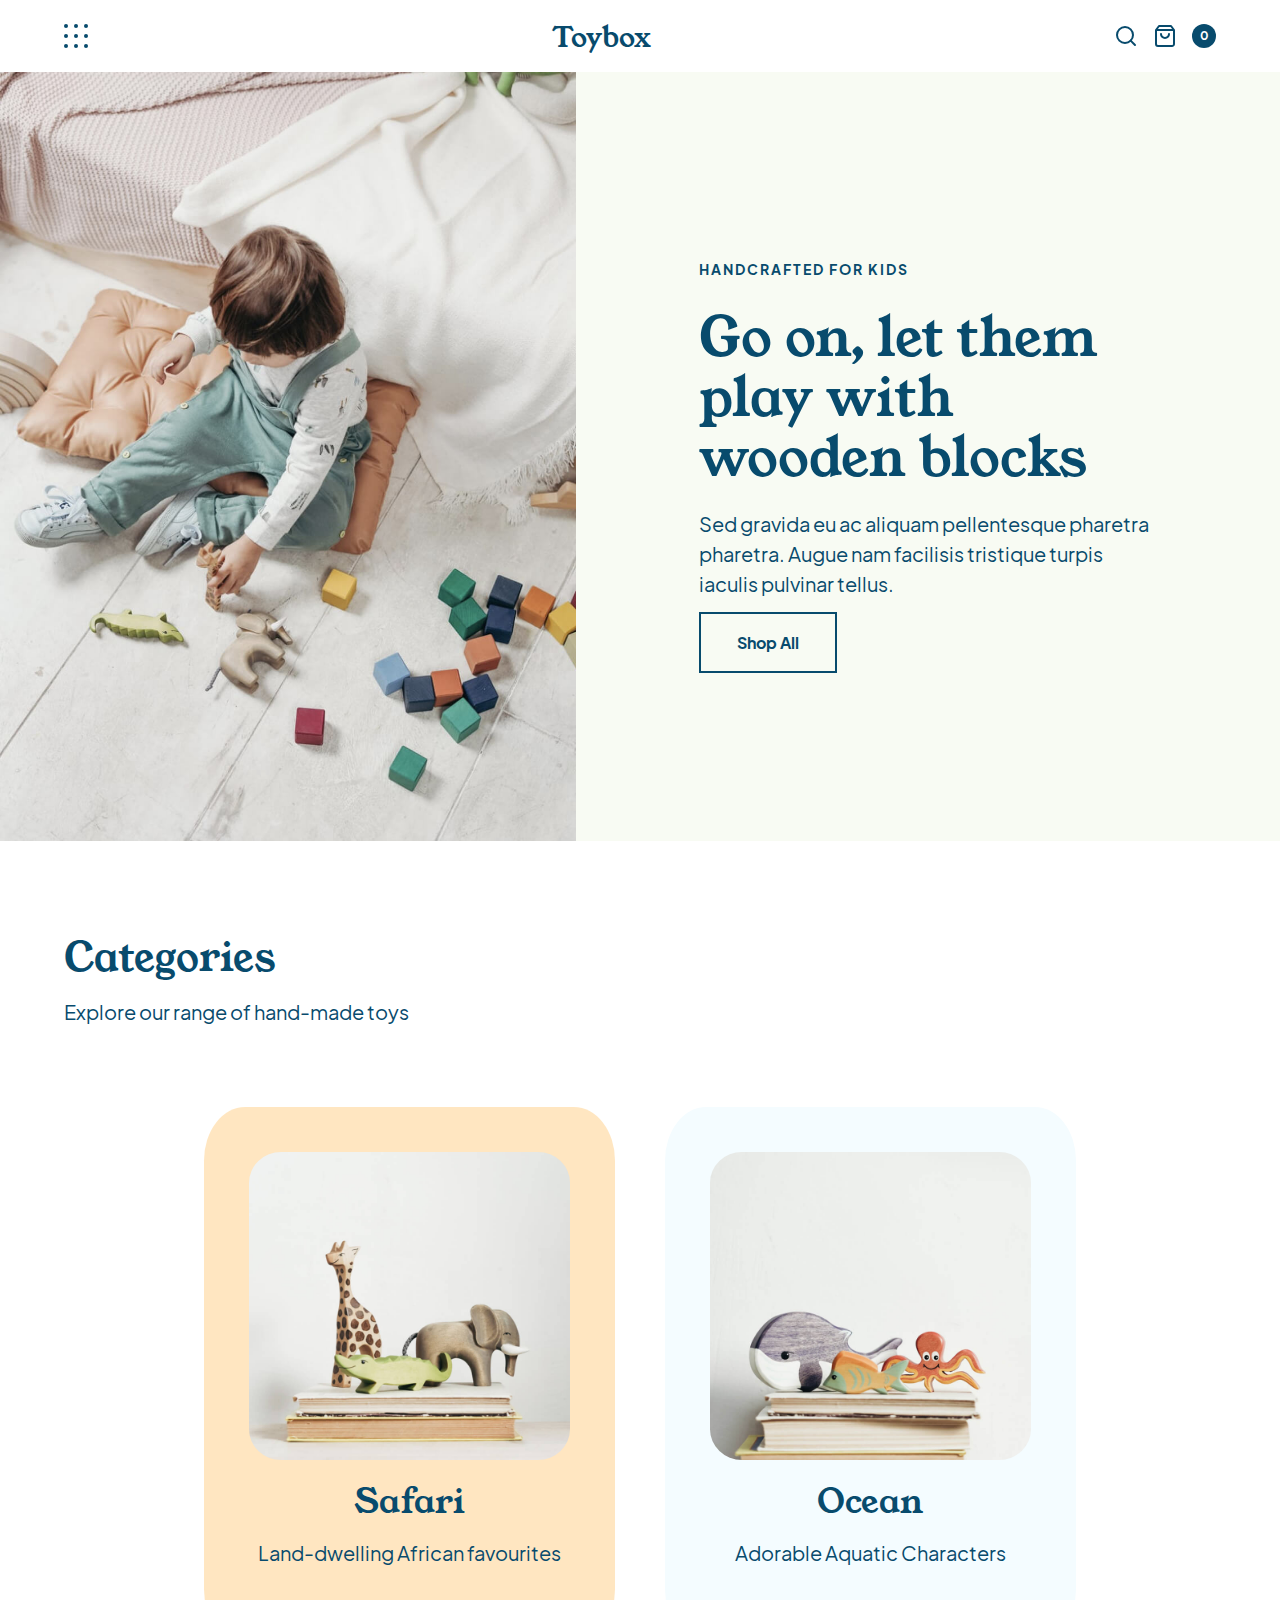
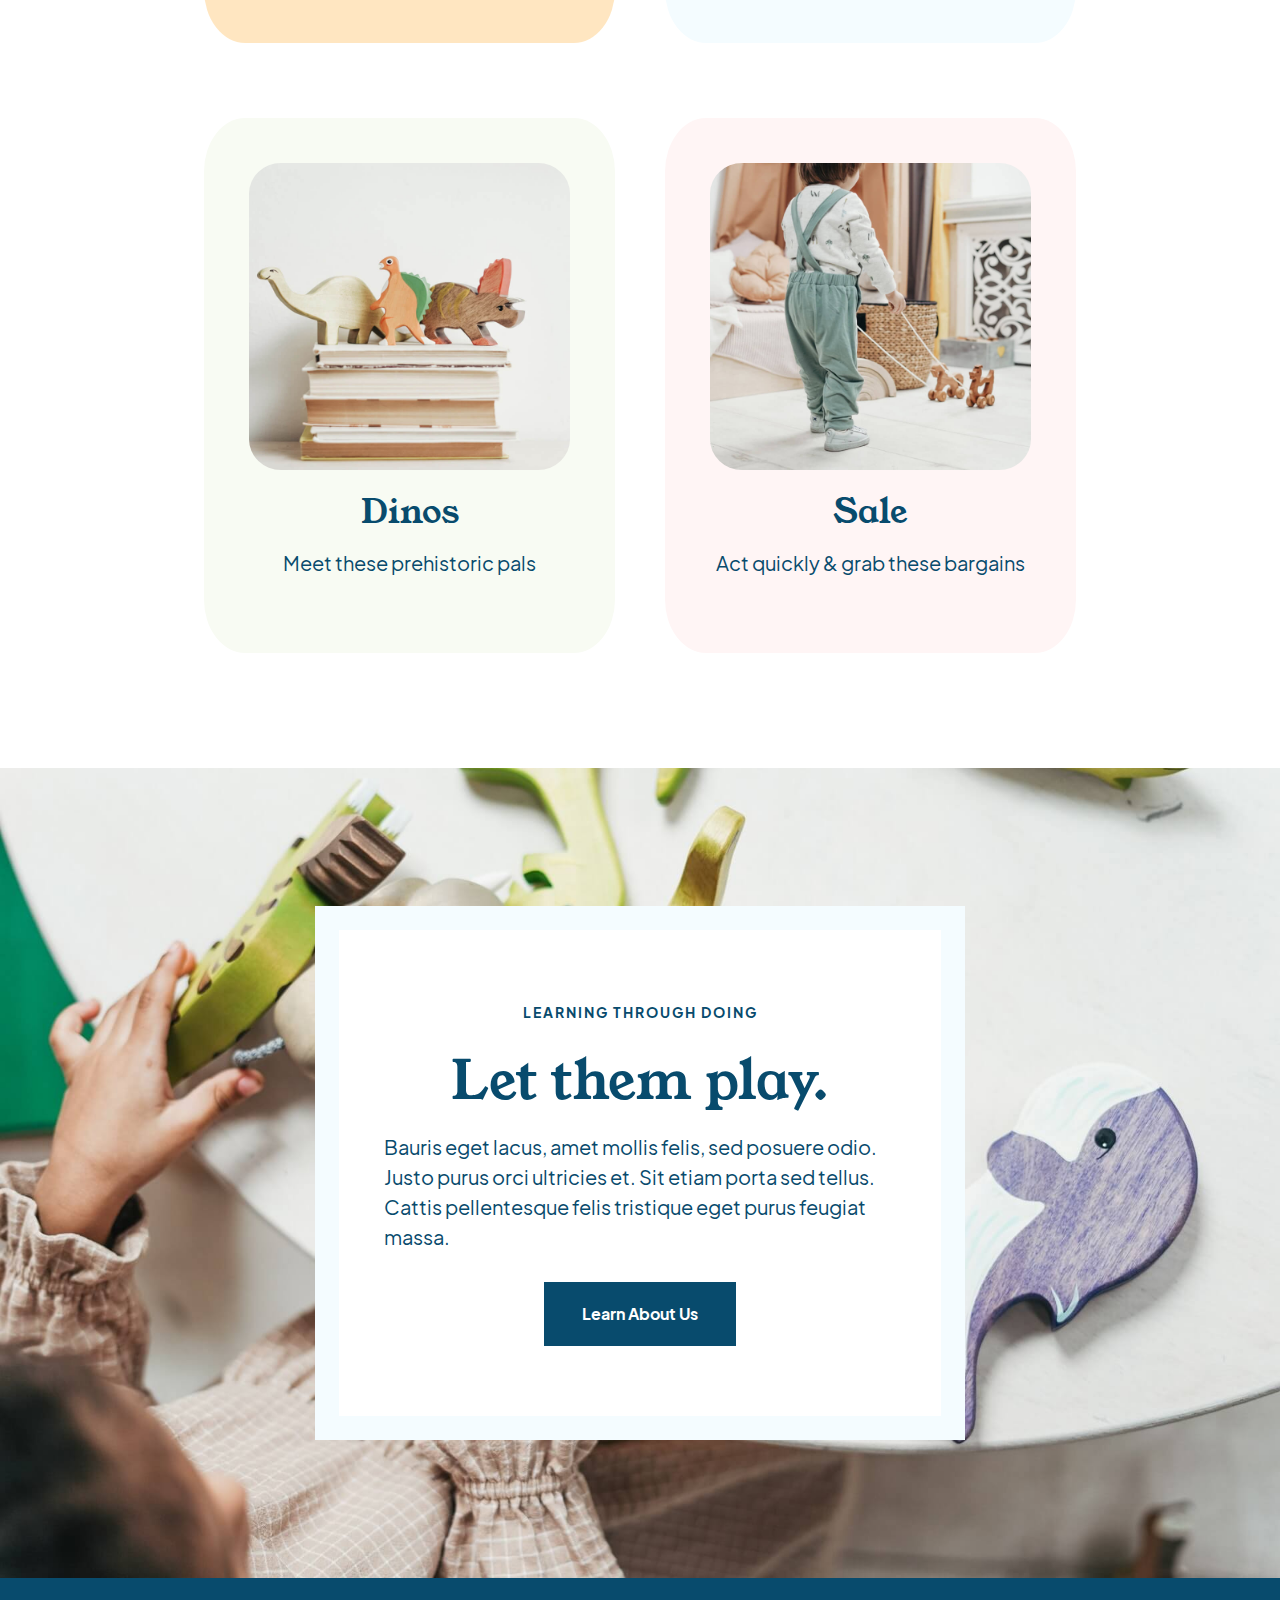
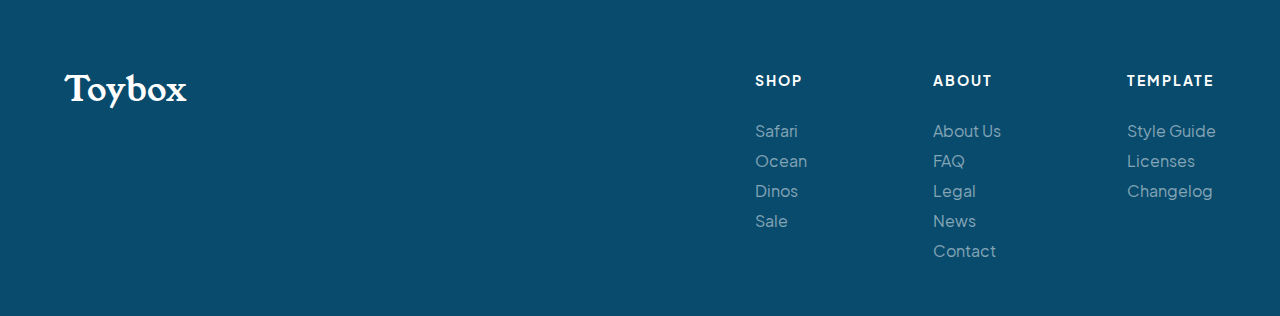
==== commit 45c87249: "updated index.html" ====
--- a/index.html
+++ b/index.html
@@ -93,7 +93,7 @@
 				<p>Explore our range of hand-made toys</p>
 
 				<!-- Our Gallery  -->
-				<ul class="containerGallery">
+				<ul class="categoryGallery">
 					<li class="items item1">
 						<a href="#">
 							<img src="./assets/safari-trio.jpg" alt="hand carved safari animal toys">
@@ -119,7 +119,7 @@
 						<a href="#">
 							<img src="./assets/sale.jpg" alt="A toddler pulling two wooden animals on wheels">
 							<h4>Sale</h4>
-							<p>Act quickly and grab these bargains</p>
+							<p>Act quickly & grab these bargains</p>
 						</a>
 					</li>
 				</ul>
--- a/styles/styles.css
+++ b/styles/styles.css
@@ -413,6 +413,24 @@
   background-color: #084b6d;
   color: #fff;
 }
+a.solid {
+  color: #fff;
+  background-color: #084b6d;
+  border: 2px solid #084b6d;
+  padding: 18px 36px;
+  font-size: 0.8rem;
+  font-weight: bold;
+  line-height: 1.2rem;
+  text-align: center;
+}
+a.solid:hover {
+  color: #084b6d;
+  background-color: #fff;
+}
+a.solid:focus {
+  color: #084b6d;
+  background-color: #fff;
+}
 
 .skipLink {
   font-size: 1rem;
@@ -543,4 +561,195 @@
 header .headerContent .contentContainer {
   width: 65%;
   margin: 0 auto;
+}
+
+.contactHeader {
+  background-color: #fff5f5;
+  padding-top: 120px;
+  text-align: center;
+}
+.contactHeader .wrapper {
+  padding-bottom: 40px;
+}
+
+.contactHeader::after {
+  content: "";
+  width: 100%;
+  height: 150px;
+  background-image: url("../assets/wave.svg");
+  background-repeat: no-repeat;
+  background-size: 100% 150px;
+}
+
+.categories {
+  margin-bottom: 90px;
+}
+
+.categoryGallery {
+  display: -webkit-box;
+  display: -ms-flexbox;
+  display: flex;
+  -webkit-box-pack: center;
+      -ms-flex-pack: center;
+          justify-content: center;
+  -ms-flex-wrap: wrap;
+      flex-wrap: wrap;
+  text-align: center;
+  width: 100%;
+}
+.categoryGallery .items {
+  width: 40%;
+  -webkit-transition: 0.2s ease;
+  transition: 0.2s ease;
+}
+.categoryGallery .items a {
+  border-radius: 10%;
+  padding: 45px;
+  margin: 50px 25px 25px;
+  display: -webkit-box;
+  display: -ms-flexbox;
+  display: flex;
+  -webkit-box-orient: vertical;
+  -webkit-box-direction: normal;
+      -ms-flex-direction: column;
+          flex-direction: column;
+  -webkit-box-align: center;
+      -ms-flex-align: center;
+          align-items: center;
+}
+.categoryGallery .items a img {
+  border-radius: 10%;
+  width: 100%;
+  margin-bottom: 20px;
+}
+.categoryGallery .items a:hover {
+  -webkit-transform: scale(0.95);
+          transform: scale(0.95);
+}
+.categoryGallery .items a:focus {
+  -webkit-transform: scale(0.95);
+          transform: scale(0.95);
+}
+.categoryGallery .item1 a {
+  background-color: rgba(255, 214, 152, 0.6);
+}
+.categoryGallery .item2 a {
+  background-color: #f4fcff;
+}
+.categoryGallery .item3 a {
+  background-color: #f8fbf3;
+}
+.categoryGallery .item4 a {
+  background-color: #fff5f5;
+}
+
+.play {
+  background-image: url("../assets/background-image.jpg");
+  background-position: center;
+  background-size: cover;
+  min-height: 90vh;
+  display: -webkit-box;
+  display: -ms-flexbox;
+  display: flex;
+  -webkit-box-align: center;
+      -ms-flex-align: center;
+          align-items: center;
+}
+.play .playContainer {
+  background-color: #fff;
+  border: 24px solid #f4fcff;
+  max-width: 650px;
+  padding: 70px 45px;
+  display: -webkit-box;
+  display: -ms-flexbox;
+  display: flex;
+  -webkit-box-orient: vertical;
+  -webkit-box-direction: normal;
+      -ms-flex-direction: column;
+          flex-direction: column;
+  -webkit-box-align: center;
+      -ms-flex-align: center;
+          align-items: center;
+}
+
+@media (max-width: 1000px) {
+  header .headerImgContainer img {
+    height: 100vh;
+    -o-object-fit: cover;
+       object-fit: cover;
+  }
+  .categoryGallery .items a {
+    padding: 25px;
+  }
+  footer .footerFlex {
+    -webkit-box-orient: vertical;
+    -webkit-box-direction: normal;
+        -ms-flex-direction: column;
+            flex-direction: column;
+    -webkit-box-align: center;
+        -ms-flex-align: center;
+            align-items: center;
+  }
+  footer .footerFlex .logo {
+    margin-bottom: 30px;
+  }
+  footer .footerFlex .footerNav {
+    width: 80%;
+  }
+}
+@media (max-width: 800px) {
+  header {
+    -webkit-box-orient: vertical;
+    -webkit-box-direction: normal;
+        -ms-flex-direction: column;
+            flex-direction: column;
+  }
+  header .headerImgContainer {
+    width: 100%;
+  }
+  header .headerImgContainer img {
+    max-height: 350px;
+    width: 100%;
+  }
+  header .headerContent {
+    width: 100%;
+    padding: 40px 0;
+  }
+}
+@media (max-width: 500px) {
+  .navBar .wrapper {
+    -webkit-box-orient: vertical;
+    -webkit-box-direction: normal;
+        -ms-flex-direction: column;
+            flex-direction: column;
+    -webkit-box-align: center;
+        -ms-flex-align: center;
+            align-items: center;
+  }
+  .navBar .logo {
+    margin: 20px 0;
+  }
+  h3 {
+    font-size: 2.2rem;
+  }
+  .categoryGallery .items {
+    width: 100%;
+  }
+  .categoryGallery .items a {
+    padding: 30px;
+    margin: 40px 0;
+  }
+  footer .footerNav {
+    -webkit-box-orient: vertical;
+    -webkit-box-direction: normal;
+        -ms-flex-direction: column;
+            flex-direction: column;
+    -webkit-box-align: center;
+        -ms-flex-align: center;
+            align-items: center;
+    text-align: center;
+  }
+  footer .footerNav ul {
+    margin-bottom: 24px;
+  }
 }